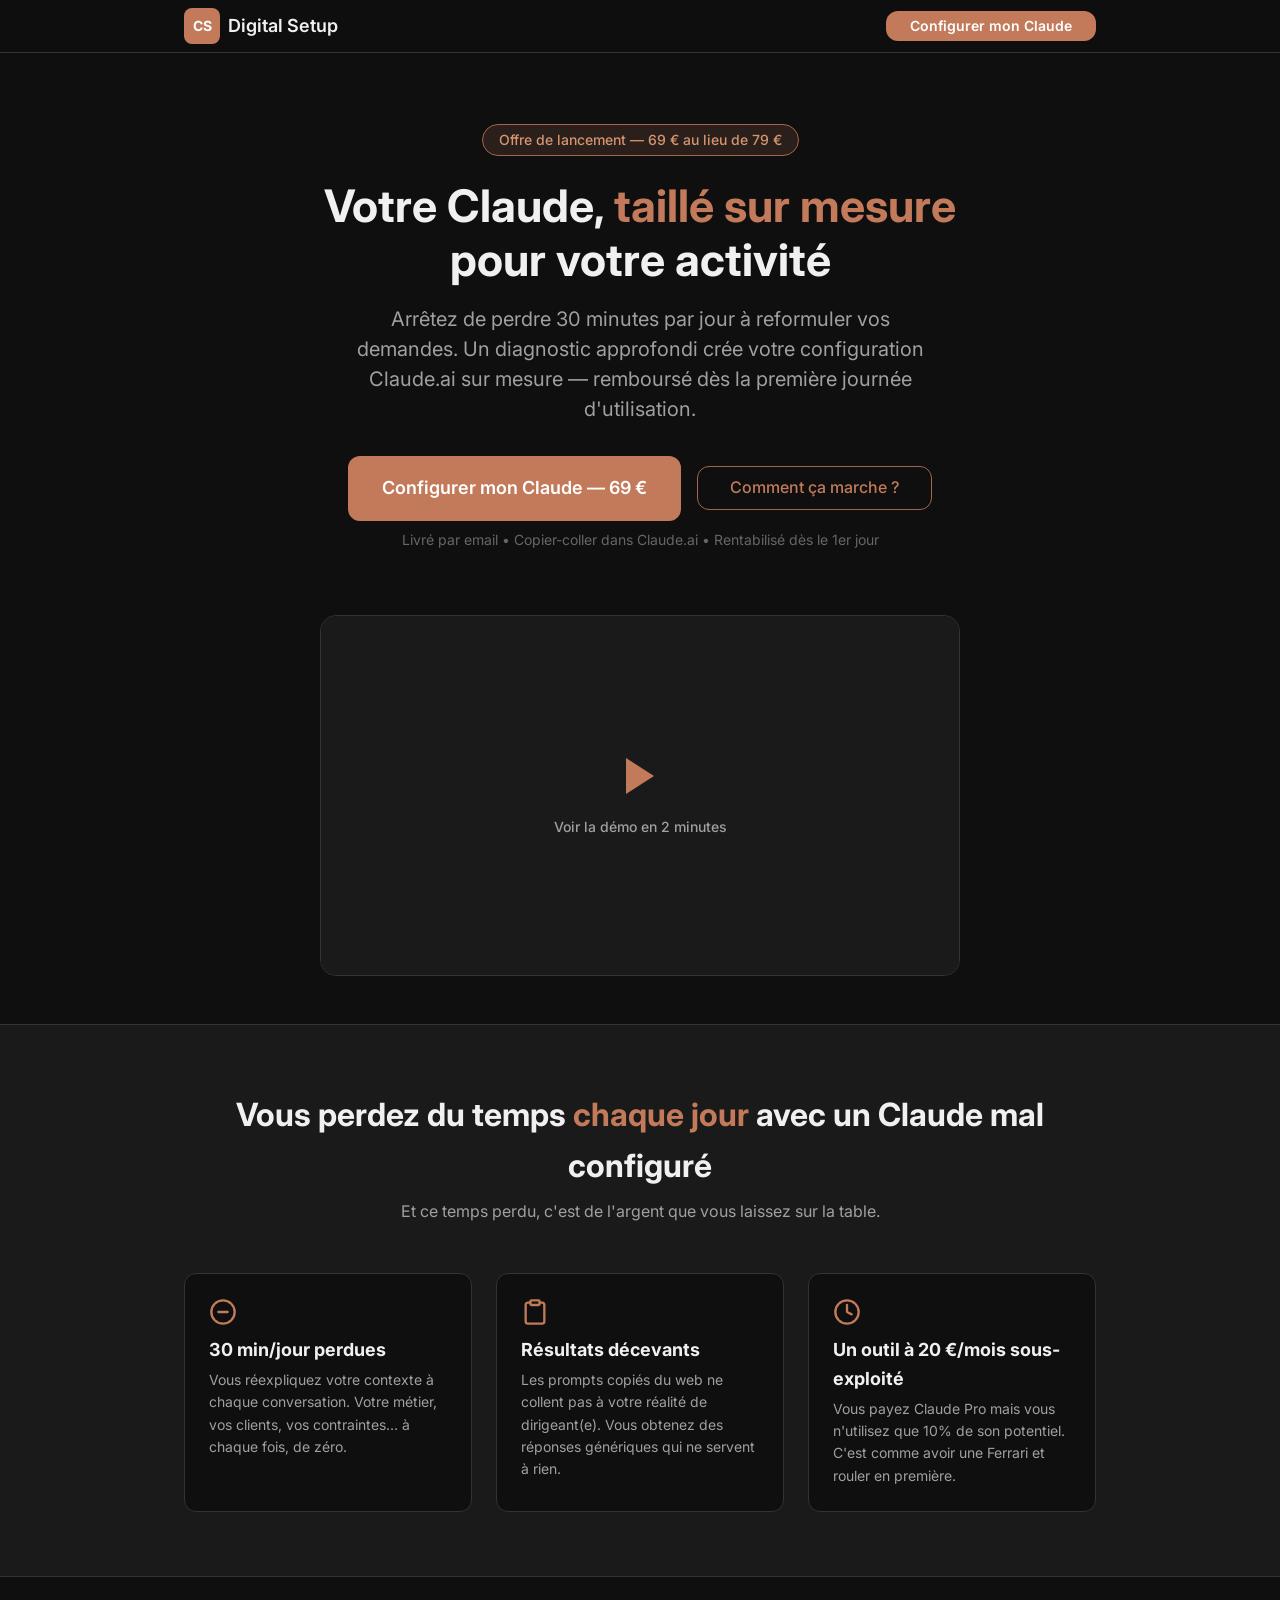
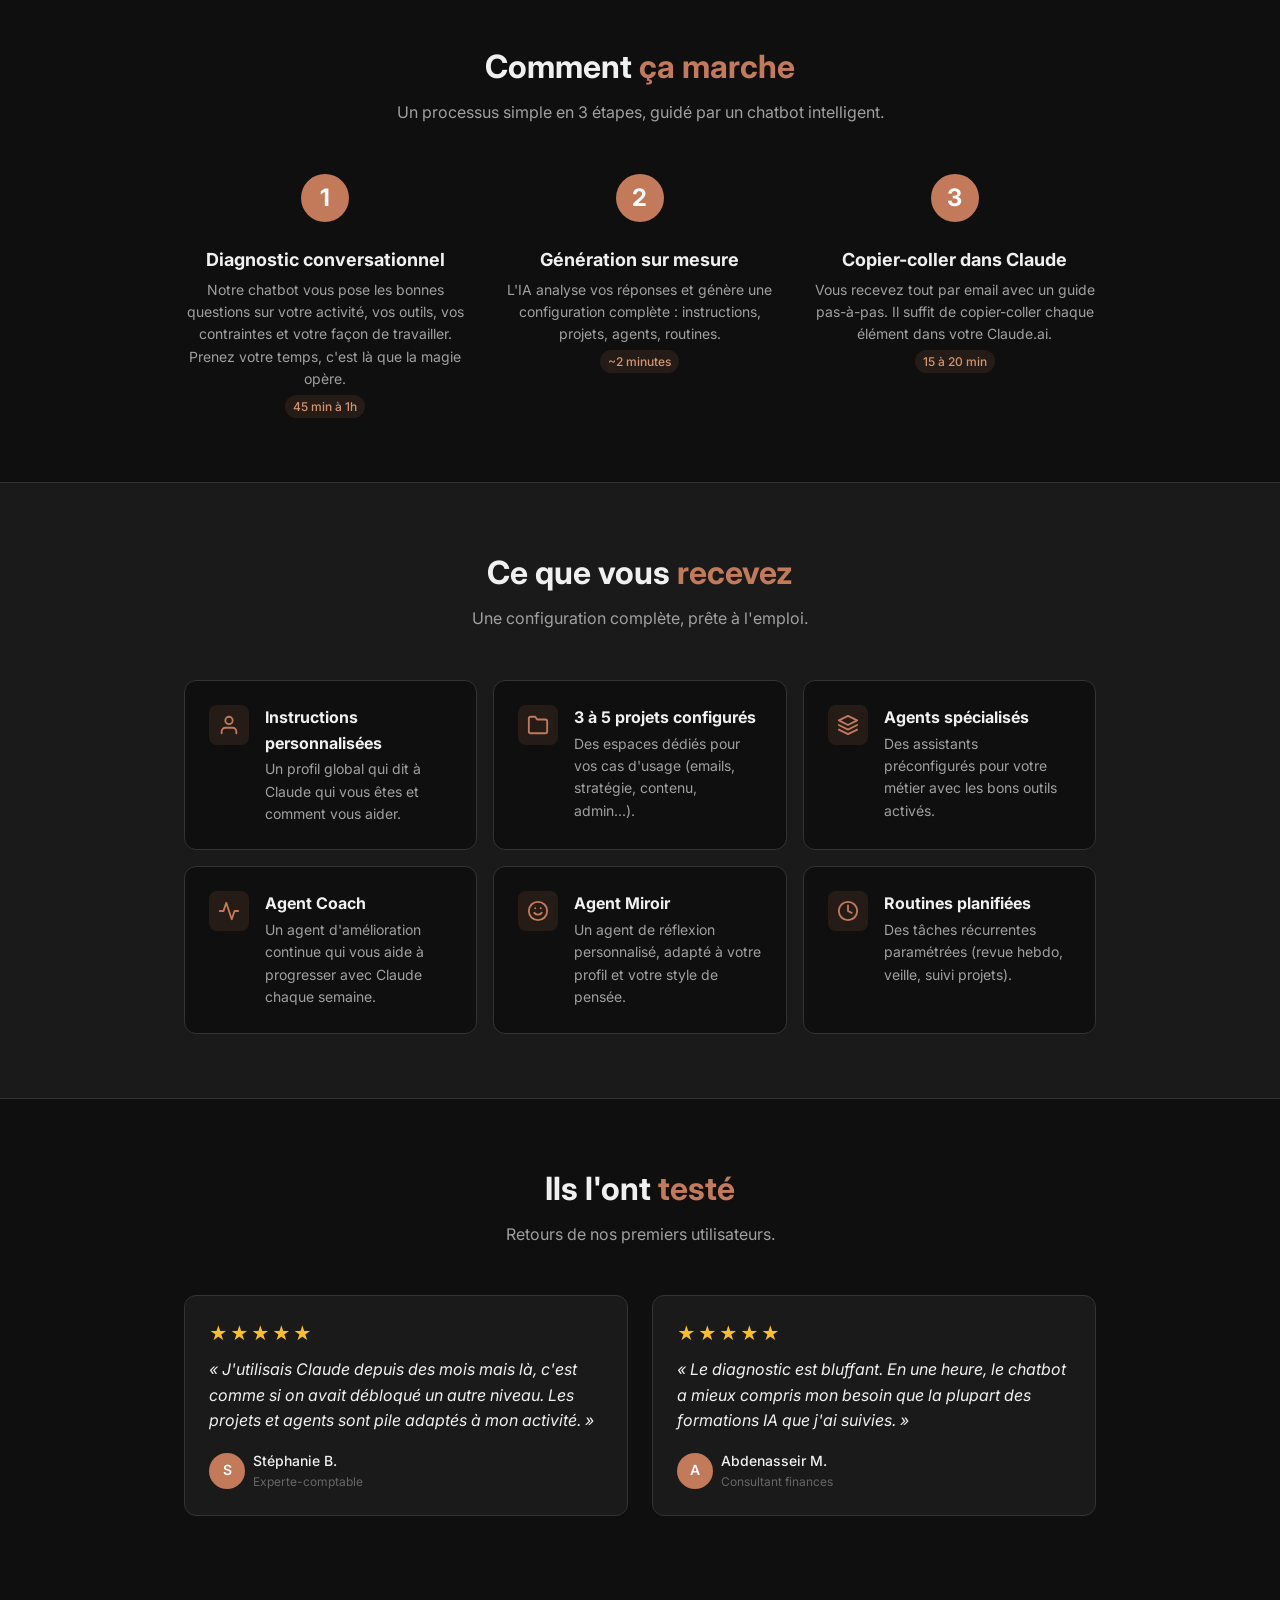
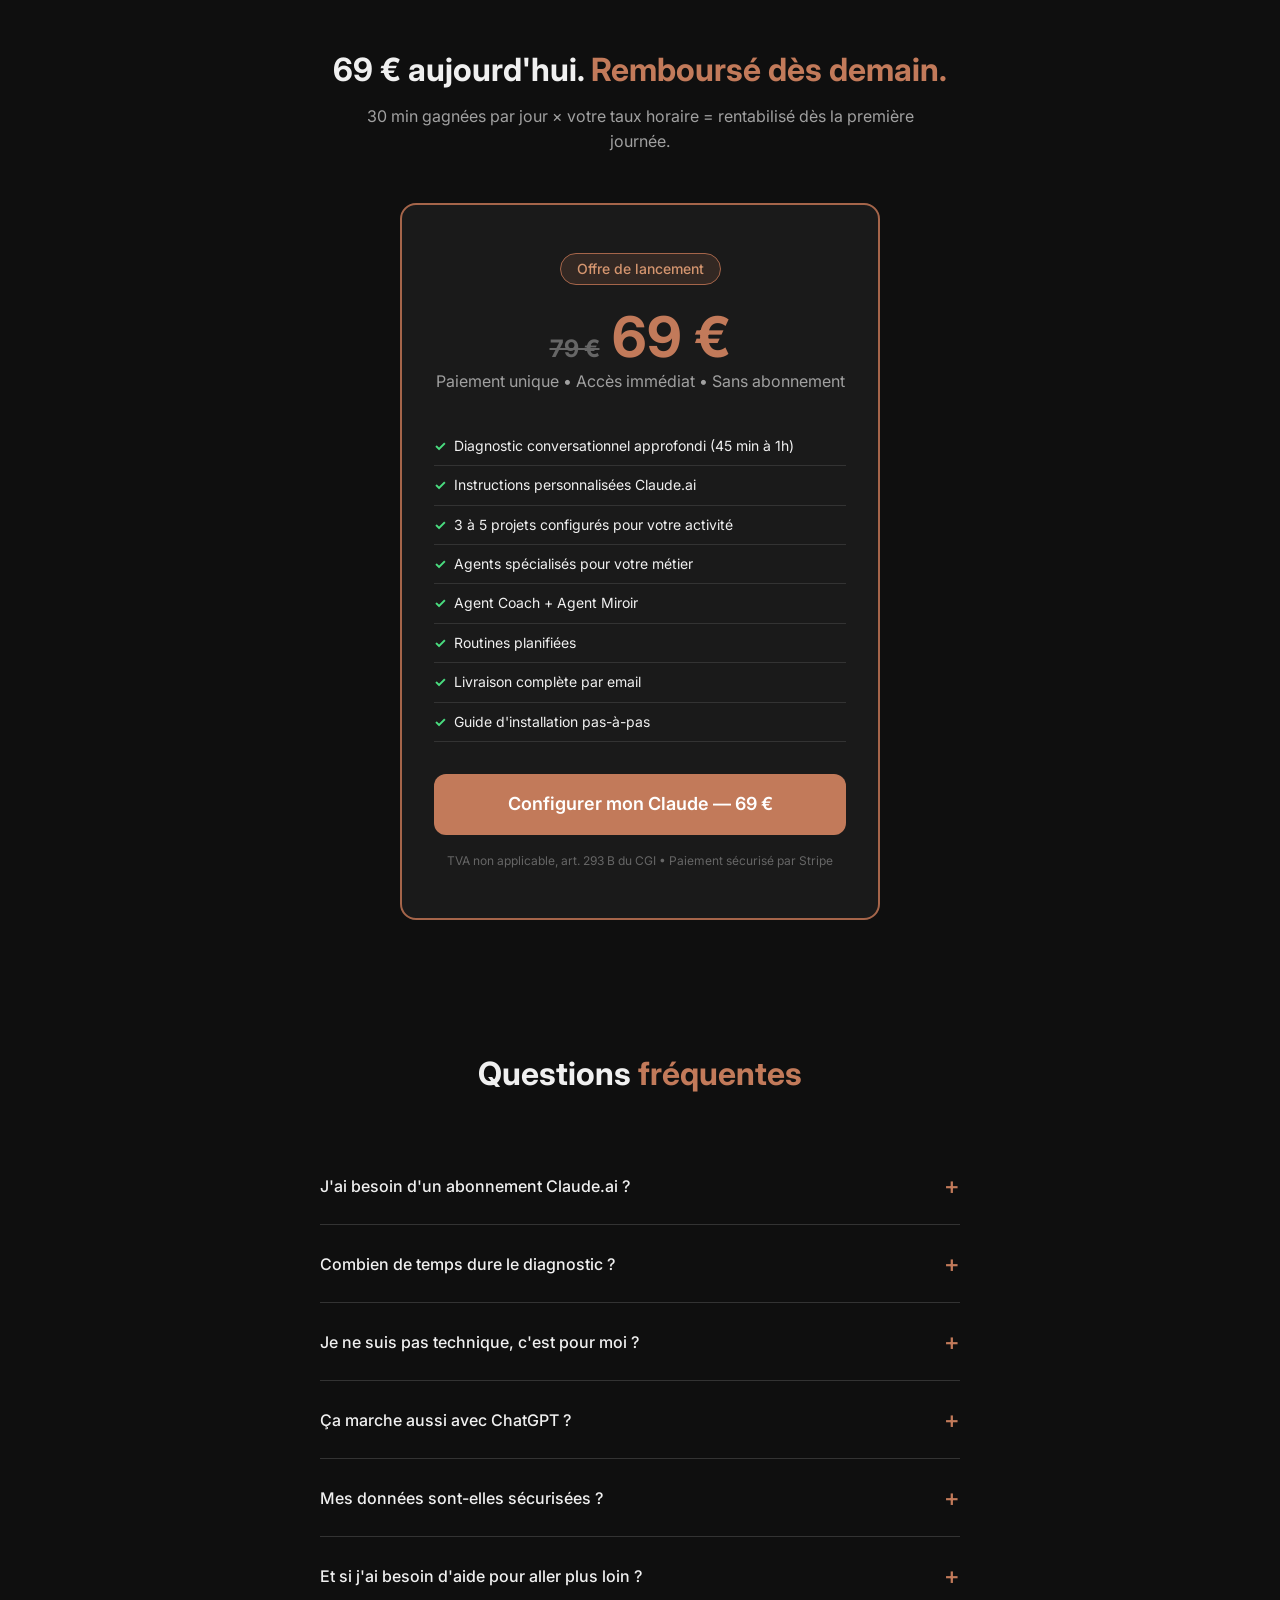
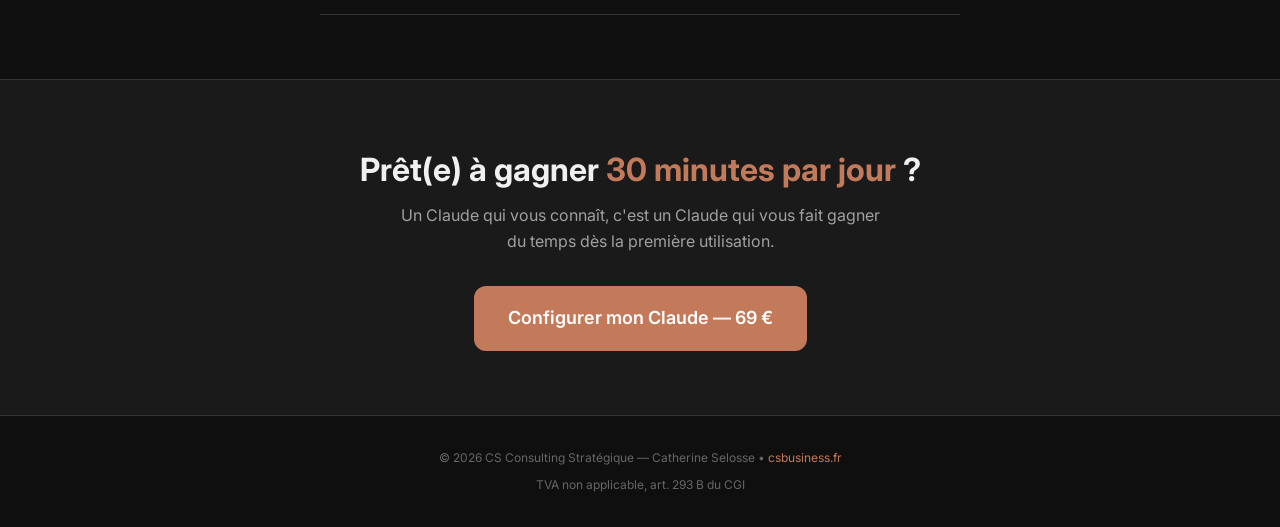
==== index.html @ c2a9206e "Landing page + Stripe checkout + page success - Landing page avec copywriting orienté douleur/ROI (6" ====
<!DOCTYPE html>
<html lang="fr">
<head>
  <meta charset="UTF-8">
  <meta name="viewport" content="width=device-width, initial-scale=1.0">
  <meta name="theme-color" content="#0f0f0f">
  <title>CS Digital Setup — Votre Claude, configur&eacute; pour vous</title>
  <meta name="description" content="Un diagnostic conversationnel qui configure Claude.ai sur mesure pour votre activit&eacute;. Fini le copier-coller de prompts g&eacute;n&eacute;riques.">
  <meta property="og:title" content="CS Digital Setup — Votre Claude, configur&eacute; pour vous">
  <meta property="og:description" content="Un diagnostic conversationnel qui cr&eacute;e votre configuration Claude.ai personnalis&eacute;e, adapt&eacute;e &agrave; votre m&eacute;tier et votre fa&ccedil;on de travailler.">
  <meta property="og:type" content="website">
  <meta property="og:url" content="https://setup.csbusiness.fr">
  <link rel="preconnect" href="https://fonts.googleapis.com">
  <link rel="preconnect" href="https://fonts.gstatic.com" crossorigin>
  <link href="https://fonts.googleapis.com/css2?family=Inter:wght@400;500;600;700&display=swap" rel="stylesheet">
  <link rel="stylesheet" href="css/variables.css">
  <link rel="stylesheet" href="css/landing.css">
</head>
<body>

  <!-- Navigation -->
  <nav class="nav">
    <div class="container">
      <a href="#" class="nav-brand">
        <div class="nav-logo">CS</div>
        <div class="nav-name">Digital Setup</div>
      </a>
      <a href="#pricing" class="nav-cta">Configurer mon Claude</a>
    </div>
  </nav>

  <!-- Hero -->
  <section class="hero">
    <div class="container">
      <div class="hero-badge">Offre de lancement — 69 &euro; au lieu de 79 &euro;</div>
      <h1>Votre Claude, <span>taill&eacute; sur mesure</span><br>pour votre activit&eacute;</h1>
      <p class="hero-subtitle">
        Arr&ecirc;tez de perdre 30 minutes par jour &agrave; reformuler vos demandes.
        Un diagnostic approfondi cr&eacute;e votre configuration Claude.ai sur mesure &mdash; rembours&eacute; d&egrave;s la premi&egrave;re journ&eacute;e d'utilisation.
      </p>
      <div class="hero-cta-group">
        <a href="#pricing" class="btn-primary">Configurer mon Claude — 69 &euro;</a>
        <a href="#how" class="btn-secondary">Comment &ccedil;a marche ?</a>
      </div>
      <p class="hero-reassurance">Livr&eacute; par email &bull; Copier-coller dans Claude.ai &bull; Rentabilis&eacute; d&egrave;s le 1er jour</p>
    </div>
  </section>

  <!-- Vid&eacute;o d&eacute;mo -->
  <section class="demo-video" id="demo">
    <div class="container">
      <div class="video-wrapper">
        <!-- Remplacer le src par l'URL Loom ou YouTube de la d&eacute;mo -->
        <div class="video-placeholder" id="video-placeholder">
          <svg width="48" height="48" viewBox="0 0 24 24" fill="var(--terracotta)" stroke="none"><polygon points="5 3 19 12 5 21 5 3"/></svg>
          <p>Voir la d&eacute;mo en 2 minutes</p>
        </div>
      </div>
    </div>
  </section>

  <!-- Probl&egrave;me -->
  <section class="problem">
    <div class="container">
      <div class="section-title">
        <h2>Vous perdez du temps <span>chaque jour</span> avec un Claude mal configur&eacute;</h2>
        <p>Et ce temps perdu, c'est de l'argent que vous laissez sur la table.</p>
      </div>
      <div class="problem-grid">
        <div class="problem-card">
          <div class="problem-icon">
            <svg width="28" height="28" viewBox="0 0 24 24" fill="none" stroke="var(--terracotta)" stroke-width="2" stroke-linecap="round" stroke-linejoin="round"><circle cx="12" cy="12" r="10"/><line x1="8" y1="12" x2="16" y2="12"/></svg>
          </div>
          <h3>30 min/jour perdues</h3>
          <p>Vous r&eacute;expliquez votre contexte &agrave; chaque conversation. Votre m&eacute;tier, vos clients, vos contraintes&hellip; &agrave; chaque fois, de z&eacute;ro.</p>
        </div>
        <div class="problem-card">
          <div class="problem-icon">
            <svg width="28" height="28" viewBox="0 0 24 24" fill="none" stroke="var(--terracotta)" stroke-width="2" stroke-linecap="round" stroke-linejoin="round"><path d="M16 4h2a2 2 0 0 1 2 2v14a2 2 0 0 1-2 2H6a2 2 0 0 1-2-2V6a2 2 0 0 1 2-2h2"/><rect x="8" y="2" width="8" height="4" rx="1" ry="1"/></svg>
          </div>
          <h3>R&eacute;sultats d&eacute;cevants</h3>
          <p>Les prompts copi&eacute;s du web ne collent pas &agrave; votre r&eacute;alit&eacute; de dirigeant(e). Vous obtenez des r&eacute;ponses g&eacute;n&eacute;riques qui ne servent &agrave; rien.</p>
        </div>
        <div class="problem-card">
          <div class="problem-icon">
            <svg width="28" height="28" viewBox="0 0 24 24" fill="none" stroke="var(--terracotta)" stroke-width="2" stroke-linecap="round" stroke-linejoin="round"><circle cx="12" cy="12" r="10"/><path d="M12 6v6l4 2"/></svg>
          </div>
          <h3>Un outil &agrave; 20 &euro;/mois sous-exploit&eacute;</h3>
          <p>Vous payez Claude Pro mais vous n'utilisez que 10% de son potentiel. C'est comme avoir une Ferrari et rouler en premi&egrave;re.</p>
        </div>
      </div>
    </div>
  </section>

  <!-- Comment &ccedil;a marche -->
  <section id="how">
    <div class="container">
      <div class="section-title">
        <h2>Comment <span>&ccedil;a marche</span></h2>
        <p>Un processus simple en 3 &eacute;tapes, guid&eacute; par un chatbot intelligent.</p>
      </div>
      <div class="steps-grid">
        <div class="step-card">
          <div class="step-number">1</div>
          <div class="step-content">
            <h3>Diagnostic conversationnel</h3>
            <p>Notre chatbot vous pose les bonnes questions sur votre activit&eacute;, vos outils, vos contraintes et votre fa&ccedil;on de travailler. Prenez votre temps, c'est l&agrave; que la magie op&egrave;re.</p>
            <span class="step-duration">45 min &agrave; 1h</span>
          </div>
        </div>
        <div class="step-card">
          <div class="step-number">2</div>
          <div class="step-content">
            <h3>G&eacute;n&eacute;ration sur mesure</h3>
            <p>L'IA analyse vos r&eacute;ponses et g&eacute;n&egrave;re une configuration compl&egrave;te : instructions, projets, agents, routines.</p>
            <span class="step-duration">~2 minutes</span>
          </div>
        </div>
        <div class="step-card">
          <div class="step-number">3</div>
          <div class="step-content">
            <h3>Copier-coller dans Claude</h3>
            <p>Vous recevez tout par email avec un guide pas-&agrave;-pas. Il suffit de copier-coller chaque &eacute;l&eacute;ment dans votre Claude.ai.</p>
            <span class="step-duration">15 &agrave; 20 min</span>
          </div>
        </div>
      </div>
    </div>
  </section>

  <!-- Livrables -->
  <section class="deliverables">
    <div class="container">
      <div class="section-title">
        <h2>Ce que vous <span>recevez</span></h2>
        <p>Une configuration compl&egrave;te, pr&ecirc;te &agrave; l'emploi.</p>
      </div>
      <div class="deliverables-grid">
        <div class="deliverable-card">
          <div class="deliverable-icon">
            <svg width="22" height="22" viewBox="0 0 24 24" fill="none" stroke="var(--terracotta)" stroke-width="2" stroke-linecap="round" stroke-linejoin="round"><path d="M20 21v-2a4 4 0 0 0-4-4H8a4 4 0 0 0-4 4v2"/><circle cx="12" cy="7" r="4"/></svg>
          </div>
          <div class="deliverable-text">
            <h3>Instructions personnalis&eacute;es</h3>
            <p>Un profil global qui dit &agrave; Claude qui vous &ecirc;tes et comment vous aider.</p>
          </div>
        </div>
        <div class="deliverable-card">
          <div class="deliverable-icon">
            <svg width="22" height="22" viewBox="0 0 24 24" fill="none" stroke="var(--terracotta)" stroke-width="2" stroke-linecap="round" stroke-linejoin="round"><path d="M22 19a2 2 0 0 1-2 2H4a2 2 0 0 1-2-2V5a2 2 0 0 1 2-2h5l2 3h9a2 2 0 0 1 2 2z"/></svg>
          </div>
          <div class="deliverable-text">
            <h3>3 &agrave; 5 projets configur&eacute;s</h3>
            <p>Des espaces d&eacute;di&eacute;s pour vos cas d'usage (emails, strat&eacute;gie, contenu, admin...).</p>
          </div>
        </div>
        <div class="deliverable-card">
          <div class="deliverable-icon">
            <svg width="22" height="22" viewBox="0 0 24 24" fill="none" stroke="var(--terracotta)" stroke-width="2" stroke-linecap="round" stroke-linejoin="round"><path d="M12 2L2 7l10 5 10-5-10-5z"/><path d="M2 17l10 5 10-5"/><path d="M2 12l10 5 10-5"/></svg>
          </div>
          <div class="deliverable-text">
            <h3>Agents sp&eacute;cialis&eacute;s</h3>
            <p>Des assistants pr&eacute;configur&eacute;s pour votre m&eacute;tier avec les bons outils activ&eacute;s.</p>
          </div>
        </div>
        <div class="deliverable-card">
          <div class="deliverable-icon">
            <svg width="22" height="22" viewBox="0 0 24 24" fill="none" stroke="var(--terracotta)" stroke-width="2" stroke-linecap="round" stroke-linejoin="round"><path d="M22 12h-4l-3 9L9 3l-3 9H2"/></svg>
          </div>
          <div class="deliverable-text">
            <h3>Agent Coach</h3>
            <p>Un agent d'am&eacute;lioration continue qui vous aide &agrave; progresser avec Claude chaque semaine.</p>
          </div>
        </div>
        <div class="deliverable-card">
          <div class="deliverable-icon">
            <svg width="22" height="22" viewBox="0 0 24 24" fill="none" stroke="var(--terracotta)" stroke-width="2" stroke-linecap="round" stroke-linejoin="round"><circle cx="12" cy="12" r="10"/><path d="M8 14s1.5 2 4 2 4-2 4-2"/><line x1="9" y1="9" x2="9.01" y2="9"/><line x1="15" y1="9" x2="15.01" y2="9"/></svg>
          </div>
          <div class="deliverable-text">
            <h3>Agent Miroir</h3>
            <p>Un agent de r&eacute;flexion personnalis&eacute;, adapt&eacute; &agrave; votre profil et votre style de pens&eacute;e.</p>
          </div>
        </div>
        <div class="deliverable-card">
          <div class="deliverable-icon">
            <svg width="22" height="22" viewBox="0 0 24 24" fill="none" stroke="var(--terracotta)" stroke-width="2" stroke-linecap="round" stroke-linejoin="round"><circle cx="12" cy="12" r="10"/><polyline points="12 6 12 12 16 14"/></svg>
          </div>
          <div class="deliverable-text">
            <h3>Routines planifi&eacute;es</h3>
            <p>Des t&acirc;ches r&eacute;currentes param&eacute;tr&eacute;es (revue hebdo, veille, suivi projets).</p>
          </div>
        </div>
      </div>
    </div>
  </section>

  <!-- T&eacute;moignages -->
  <section id="testimonials">
    <div class="container">
      <div class="section-title">
        <h2>Ils l'ont <span>test&eacute;</span></h2>
        <p>Retours de nos premiers utilisateurs.</p>
      </div>
      <div class="testimonials-grid">
        <div class="testimonial-card">
          <div class="testimonial-stars">&starf;&starf;&starf;&starf;&starf;</div>
          <blockquote>&laquo; J'utilisais Claude depuis des mois mais l&agrave;, c'est comme si on avait d&eacute;bloqu&eacute; un autre niveau. Les projets et agents sont pile adapt&eacute;s &agrave; mon activit&eacute;. &raquo;</blockquote>
          <div class="testimonial-author">
            <div class="testimonial-avatar">S</div>
            <div>
              <div class="testimonial-name">St&eacute;phanie B.</div>
              <div class="testimonial-role">Experte-comptable</div>
            </div>
          </div>
        </div>
        <div class="testimonial-card">
          <div class="testimonial-stars">&starf;&starf;&starf;&starf;&starf;</div>
          <blockquote>&laquo; Le diagnostic est bluffant. En une heure, le chatbot a mieux compris mon besoin que la plupart des formations IA que j'ai suivies. &raquo;</blockquote>
          <div class="testimonial-author">
            <div class="testimonial-avatar">A</div>
            <div>
              <div class="testimonial-name">Abdenasseir M.</div>
              <div class="testimonial-role">Consultant finances</div>
            </div>
          </div>
        </div>
      </div>
    </div>
  </section>

  <!-- Pricing -->
  <section id="pricing">
    <div class="container">
      <div class="section-title">
        <h2>69 &euro; aujourd'hui. <span>Rembours&eacute; d&egrave;s demain.</span></h2>
        <p>30 min gagn&eacute;es par jour &times; votre taux horaire = rentabilis&eacute; d&egrave;s la premi&egrave;re journ&eacute;e.</p>
      </div>
      <div class="pricing-card">
        <div class="hero-badge" style="margin-bottom: 1.5rem;">Offre de lancement</div>
        <div class="pricing-amount"><s style="font-size: 1.5rem; color: var(--text-muted);">79 &euro;</s> 69 &euro;</div>
        <p class="pricing-desc">Paiement unique &bull; Acc&egrave;s imm&eacute;diat &bull; Sans abonnement</p>
        <ul class="pricing-features">
          <li>Diagnostic conversationnel approfondi (45 min &agrave; 1h)</li>
          <li>Instructions personnalis&eacute;es Claude.ai</li>
          <li>3 &agrave; 5 projets configur&eacute;s pour votre activit&eacute;</li>
          <li>Agents sp&eacute;cialis&eacute;s pour votre m&eacute;tier</li>
          <li>Agent Coach + Agent Miroir</li>
          <li>Routines planifi&eacute;es</li>
          <li>Livraison compl&egrave;te par email</li>
          <li>Guide d'installation pas-&agrave;-pas</li>
        </ul>
        <a href="#" id="buy-btn" class="pricing-cta">Configurer mon Claude — 69 &euro;</a>
        <p class="pricing-guarantee">TVA non applicable, art. 293 B du CGI &bull; Paiement s&eacute;curis&eacute; par Stripe</p>
      </div>
    </div>
  </section>

  <!-- FAQ -->
  <section id="faq">
    <div class="container">
      <div class="section-title">
        <h2>Questions <span>fr&eacute;quentes</span></h2>
      </div>
      <div class="faq-list">
        <div class="faq-item">
          <button class="faq-question">J'ai besoin d'un abonnement Claude.ai ?</button>
          <div class="faq-answer">
            <p>Oui, CS Digital Setup g&eacute;n&egrave;re une configuration pour Claude.ai (gratuit ou Pro). Vous aurez besoin d'un compte Claude.ai pour utiliser votre configuration. Le plan gratuit suffit pour commencer.</p>
          </div>
        </div>
        <div class="faq-item">
          <button class="faq-question">Combien de temps dure le diagnostic ?</button>
          <div class="faq-answer">
            <p>Comptez entre 45 minutes et 1 heure pour le diagnostic. C'est un vrai &eacute;change approfondi &mdash; plus vous donnez de contexte, plus votre configuration sera pr&eacute;cise. Vous pouvez interrompre et reprendre plus tard, votre progression est sauvegard&eacute;e.</p>
          </div>
        </div>
        <div class="faq-item">
          <button class="faq-question">Je ne suis pas technique, c'est pour moi ?</button>
          <div class="faq-answer">
            <p>Absolument. CS Digital Setup est con&ccedil;u pour les dirigeant(e)s de TPE, pas pour les d&eacute;veloppeurs. Le diagnostic est conversationnel (vous r&eacute;pondez comme &agrave; un coll&egrave;gue) et le guide d'installation est en copier-coller.</p>
          </div>
        </div>
        <div class="faq-item">
          <button class="faq-question">&Ccedil;a marche aussi avec ChatGPT ?</button>
          <div class="faq-answer">
            <p>La configuration est optimis&eacute;e pour Claude.ai d'Anthropic. Certains &eacute;l&eacute;ments (les instructions personnalis&eacute;es notamment) peuvent &ecirc;tre adapt&eacute;s &agrave; d'autres IA, mais le meilleur r&eacute;sultat sera avec Claude.</p>
          </div>
        </div>
        <div class="faq-item">
          <button class="faq-question">Mes donn&eacute;es sont-elles s&eacute;curis&eacute;es ?</button>
          <div class="faq-answer">
            <p>Vos donn&eacute;es de diagnostic sont automatiquement supprim&eacute;es apr&egrave;s 30 jours. Elles ne sont utilis&eacute;es que pour g&eacute;n&eacute;rer votre configuration et ne sont jamais partag&eacute;es avec des tiers.</p>
          </div>
        </div>
        <div class="faq-item">
          <button class="faq-question">Et si j'ai besoin d'aide pour aller plus loin ?</button>
          <div class="faq-answer">
            <p>CS Digital Setup est la premi&egrave;re &eacute;tape. Si vous souhaitez un accompagnement complet pour int&eacute;grer l'IA dans votre activit&eacute; (automatisations, strat&eacute;gie, formation), Catherine propose des programmes d'accompagnement sur mesure. <a href="https://csbusiness.fr" style="color: var(--terracotta);">D&eacute;couvrir les accompagnements</a></p>
          </div>
        </div>
      </div>
    </div>
  </section>

  <!-- CTA final -->
  <section class="final-cta">
    <div class="container">
      <h2>Pr&ecirc;t(e) &agrave; gagner <span>30 minutes par jour</span> ?</h2>
      <p>Un Claude qui vous conna&icirc;t, c'est un Claude qui vous fait gagner du temps d&egrave;s la premi&egrave;re utilisation.</p>
      <a href="#pricing" class="btn-primary">Configurer mon Claude — 69 &euro;</a>
    </div>
  </section>

  <!-- Footer -->
  <footer class="footer">
    <div class="container">
      <p>&copy; 2026 CS Consulting Strat&eacute;gique &mdash; Catherine Selosse &bull; <a href="https://csbusiness.fr">csbusiness.fr</a></p>
      <p style="margin-top: 0.5rem;">TVA non applicable, art. 293 B du CGI</p>
    </div>
  </footer>

  <script>
    // FAQ toggle
    document.querySelectorAll('.faq-question').forEach(function(btn) {
      btn.addEventListener('click', function() {
        var item = this.parentElement;
        var isOpen = item.classList.contains('open');
        document.querySelectorAll('.faq-item.open').forEach(function(el) {
          el.classList.remove('open');
        });
        if (!isOpen) {
          item.classList.add('open');
        }
      });
    });

    // Stripe Checkout
    var SUPABASE_URL = 'https://ptksijwyvecufcvcpntp.supabase.co';

    document.querySelectorAll('#buy-btn, .nav-cta, .btn-primary').forEach(function(btn) {
      btn.addEventListener('click', function(e) {
        if (this.getAttribute('href') === '#pricing' || this.getAttribute('href') === '#how') return;
        e.preventDefault();
        this.textContent = 'Redirection...';
        this.style.pointerEvents = 'none';

        fetch(SUPABASE_URL + '/functions/v1/create-checkout', {
          method: 'POST',
          headers: { 'Content-Type': 'application/json' },
          body: JSON.stringify({})
        })
        .then(function(r) { return r.json(); })
        .then(function(data) {
          if (data.url) {
            window.location.href = data.url;
          } else {
            alert('Erreur : ' + (data.error || 'Veuillez r\u00e9essayer.'));
            location.reload();
          }
        })
        .catch(function() {
          alert('Erreur de connexion. Veuillez r\u00e9essayer.');
          location.reload();
        });
      });
    });
  </script>

</body>
</html>
---- css/variables.css ----
:root {
  /* Couleurs principales */
  --terracotta: #C27A5A;
  --terracotta-light: #d4956f;
  --terracotta-dark: #a5654a;
  --bg-dark: #0f0f0f;
  --bg-card: #1a1a1a;
  --bg-card-hover: #222222;
  --bg-input: #2a2a2a;
  --border: #333333;
  --border-light: #444444;

  /* Texte */
  --text-primary: #f0f0f0;
  --text-secondary: #a0a0a0;
  --text-muted: #666666;

  /* Statuts */
  --success: #4ade80;
  --success-bg: rgba(74, 222, 128, 0.1);
  --warning: #fbbf24;
  --warning-bg: rgba(251, 191, 36, 0.1);
  --danger: #f87171;
  --danger-bg: rgba(248, 113, 113, 0.1);
  --info: #60a5fa;
  --info-bg: rgba(96, 165, 250, 0.1);

  /* Espacements */
  --space-xs: 0.25rem;
  --space-sm: 0.5rem;
  --space-md: 1rem;
  --space-lg: 1.5rem;
  --space-xl: 2rem;
  --space-2xl: 3rem;

  /* Typographie */
  --font-family: 'Inter', -apple-system, BlinkMacSystemFont, 'Segoe UI', sans-serif;
  --font-size-xs: 0.75rem;
  --font-size-sm: 0.875rem;
  --font-size-base: 1rem;
  --font-size-lg: 1.125rem;
  --font-size-xl: 1.5rem;
  --font-size-2xl: 2rem;

  /* Bordures */
  --radius-sm: 0.375rem;
  --radius-md: 0.5rem;
  --radius-lg: 0.75rem;
  --radius-xl: 1rem;

  /* Ombres */
  --shadow-sm: 0 1px 2px rgba(0, 0, 0, 0.3);
  --shadow-md: 0 4px 6px rgba(0, 0, 0, 0.3);
  --shadow-lg: 0 10px 15px rgba(0, 0, 0, 0.4);

  /* Transitions */
  --transition-fast: 150ms ease;
  --transition-base: 250ms ease;
}
---- css/landing.css ----
/* ==============================
   CS Digital Setup — Landing Page
   Mobile-first, charte CS Consulting
   ============================== */

* {
  margin: 0;
  padding: 0;
  box-sizing: border-box;
}

html {
  scroll-behavior: smooth;
}

body {
  background: var(--bg-dark);
  color: var(--text-primary);
  font-family: var(--font-family);
  font-size: var(--font-size-base);
  line-height: 1.6;
  overflow-x: hidden;
}

/* ---- Layout ---- */
.container {
  max-width: 960px;
  margin: 0 auto;
  padding: 0 var(--space-lg);
}

section {
  padding: var(--space-2xl) 0;
}

/* ---- Navigation ---- */
.nav {
  position: fixed;
  top: 0;
  left: 0;
  right: 0;
  z-index: 100;
  background: rgba(15, 15, 15, 0.92);
  backdrop-filter: blur(12px);
  -webkit-backdrop-filter: blur(12px);
  border-bottom: 1px solid var(--border);
  padding: var(--space-sm) 0;
}

.nav .container {
  display: flex;
  align-items: center;
  justify-content: space-between;
}

.nav-brand {
  display: flex;
  align-items: center;
  gap: var(--space-sm);
  text-decoration: none;
  color: var(--text-primary);
}

.nav-logo {
  width: 36px;
  height: 36px;
  background: var(--terracotta);
  border-radius: var(--radius-md);
  display: flex;
  align-items: center;
  justify-content: center;
  font-weight: 700;
  font-size: var(--font-size-sm);
  color: white;
}

.nav-name {
  font-weight: 600;
  font-size: var(--font-size-lg);
}

.nav-cta {
  background: var(--terracotta);
  color: white;
  text-decoration: none;
  padding: var(--space-xs) var(--space-lg);
  border-radius: var(--radius-lg);
  font-weight: 600;
  font-size: var(--font-size-sm);
  transition: background var(--transition-fast);
}

.nav-cta:hover {
  background: var(--terracotta-light);
}

/* ---- Hero ---- */
.hero {
  padding-top: calc(var(--space-2xl) + 60px);
  padding-bottom: var(--space-2xl);
  text-align: center;
}

.hero-badge {
  display: inline-block;
  background: rgba(194, 122, 90, 0.15);
  border: 1px solid var(--terracotta-dark);
  color: var(--terracotta-light);
  padding: var(--space-xs) var(--space-md);
  border-radius: 999px;
  font-size: var(--font-size-sm);
  font-weight: 500;
  margin-bottom: var(--space-lg);
}

.hero h1 {
  font-size: clamp(1.8rem, 5vw, 2.8rem);
  font-weight: 700;
  line-height: 1.2;
  margin-bottom: var(--space-md);
  color: var(--text-primary);
}

.hero h1 span {
  color: var(--terracotta);
}

.hero-subtitle {
  font-size: clamp(1rem, 2.5vw, 1.25rem);
  color: var(--text-secondary);
  max-width: 600px;
  margin: 0 auto var(--space-xl);
  line-height: 1.5;
}

.hero-cta-group {
  display: flex;
  flex-direction: column;
  align-items: center;
  gap: var(--space-md);
}

.btn-primary {
  display: inline-block;
  background: var(--terracotta);
  color: white;
  text-decoration: none;
  padding: var(--space-md) var(--space-xl);
  border-radius: var(--radius-lg);
  font-weight: 600;
  font-size: var(--font-size-lg);
  transition: all var(--transition-fast);
  border: 2px solid var(--terracotta);
}

.btn-primary:hover {
  background: var(--terracotta-light);
  border-color: var(--terracotta-light);
  transform: translateY(-1px);
}

.btn-secondary {
  display: inline-block;
  background: transparent;
  color: var(--terracotta);
  text-decoration: none;
  padding: var(--space-sm) var(--space-xl);
  border-radius: var(--radius-lg);
  font-weight: 500;
  font-size: var(--font-size-base);
  border: 1px solid var(--terracotta-dark);
  transition: all var(--transition-fast);
}

.btn-secondary:hover {
  background: rgba(194, 122, 90, 0.1);
}

.hero-reassurance {
  color: var(--text-muted);
  font-size: var(--font-size-sm);
  margin-top: var(--space-sm);
}

/* ---- Section titles ---- */
.section-title {
  text-align: center;
  margin-bottom: var(--space-2xl);
}

.section-title h2 {
  font-size: clamp(1.4rem, 3.5vw, 2rem);
  font-weight: 700;
  margin-bottom: var(--space-sm);
}

.section-title h2 span {
  color: var(--terracotta);
}

.section-title p {
  color: var(--text-secondary);
  max-width: 560px;
  margin: 0 auto;
}

/* ---- Vid\u00e9o d\u00e9mo ---- */
.demo-video {
  padding-top: 0;
  padding-bottom: var(--space-2xl);
}

.video-wrapper {
  max-width: 640px;
  margin: 0 auto;
  border-radius: var(--radius-xl);
  overflow: hidden;
  border: 1px solid var(--border);
}

.video-placeholder {
  aspect-ratio: 16 / 9;
  background: var(--bg-card);
  display: flex;
  flex-direction: column;
  align-items: center;
  justify-content: center;
  gap: var(--space-md);
  cursor: pointer;
  transition: background var(--transition-base);
}

.video-placeholder:hover {
  background: var(--bg-card-hover);
}

.video-placeholder p {
  color: var(--text-secondary);
  font-size: var(--font-size-sm);
  font-weight: 500;
}

.video-wrapper iframe {
  width: 100%;
  aspect-ratio: 16 / 9;
  border: none;
}

/* ---- Probl\u00e8me ---- */
.problem {
  background: var(--bg-card);
  border-top: 1px solid var(--border);
  border-bottom: 1px solid var(--border);
}

.problem-grid {
  display: grid;
  grid-template-columns: 1fr;
  gap: var(--space-lg);
}

.problem-card {
  padding: var(--space-lg);
  background: var(--bg-dark);
  border: 1px solid var(--border);
  border-radius: var(--radius-lg);
}

.problem-icon {
  margin-bottom: var(--space-sm);
  line-height: 1;
}

.problem-card h3 {
  font-size: var(--font-size-lg);
  margin-bottom: var(--space-xs);
  color: var(--text-primary);
}

.problem-card p {
  color: var(--text-secondary);
  font-size: var(--font-size-sm);
}

/* ---- Comment \u00e7a marche ---- */
.steps-grid {
  display: grid;
  grid-template-columns: 1fr;
  gap: var(--space-xl);
  counter-reset: step;
}

.step-card {
  display: flex;
  gap: var(--space-lg);
  align-items: flex-start;
}

.step-number {
  width: 48px;
  height: 48px;
  background: var(--terracotta);
  color: white;
  border-radius: 50%;
  display: flex;
  align-items: center;
  justify-content: center;
  font-weight: 700;
  font-size: var(--font-size-xl);
  flex-shrink: 0;
}

.step-content h3 {
  font-size: var(--font-size-lg);
  margin-bottom: var(--space-xs);
}

.step-content p {
  color: var(--text-secondary);
  font-size: var(--font-size-sm);
}

.step-duration {
  display: inline-block;
  background: rgba(194, 122, 90, 0.12);
  color: var(--terracotta-light);
  padding: 2px var(--space-sm);
  border-radius: 999px;
  font-size: var(--font-size-xs);
  font-weight: 500;
  margin-top: var(--space-xs);
}

/* ---- Livrables ---- */
.deliverables {
  background: var(--bg-card);
  border-top: 1px solid var(--border);
  border-bottom: 1px solid var(--border);
}

.deliverables-grid {
  display: grid;
  grid-template-columns: 1fr;
  gap: var(--space-md);
}

.deliverable-card {
  display: flex;
  gap: var(--space-md);
  padding: var(--space-lg);
  background: var(--bg-dark);
  border: 1px solid var(--border);
  border-radius: var(--radius-lg);
  transition: border-color var(--transition-fast);
}

.deliverable-card:hover {
  border-color: var(--terracotta-dark);
}

.deliverable-icon {
  width: 40px;
  height: 40px;
  background: rgba(194, 122, 90, 0.12);
  border-radius: var(--radius-md);
  display: flex;
  align-items: center;
  justify-content: center;
  font-size: 1.2rem;
  flex-shrink: 0;
}

.deliverable-text h3 {
  font-size: var(--font-size-base);
  margin-bottom: 2px;
}

.deliverable-text p {
  color: var(--text-secondary);
  font-size: var(--font-size-sm);
}

/* ---- T\u00e9moignages ---- */
.testimonials-grid {
  display: grid;
  grid-template-columns: 1fr;
  gap: var(--space-lg);
}

.testimonial-card {
  padding: var(--space-lg);
  background: var(--bg-card);
  border: 1px solid var(--border);
  border-radius: var(--radius-lg);
}

.testimonial-stars {
  color: var(--warning);
  margin-bottom: var(--space-sm);
  font-size: var(--font-size-lg);
  letter-spacing: 2px;
}

.testimonial-card blockquote {
  color: var(--text-primary);
  font-size: var(--font-size-base);
  margin-bottom: var(--space-md);
  font-style: italic;
  line-height: 1.6;
}

.testimonial-author {
  display: flex;
  align-items: center;
  gap: var(--space-sm);
}

.testimonial-avatar {
  width: 36px;
  height: 36px;
  background: var(--terracotta);
  border-radius: 50%;
  display: flex;
  align-items: center;
  justify-content: center;
  font-weight: 600;
  color: white;
  font-size: var(--font-size-sm);
}

.testimonial-name {
  font-weight: 500;
  font-size: var(--font-size-sm);
}

.testimonial-role {
  color: var(--text-muted);
  font-size: var(--font-size-xs);
}

/* ---- Pricing ---- */
.pricing-card {
  max-width: 480px;
  margin: 0 auto;
  background: var(--bg-card);
  border: 2px solid var(--terracotta-dark);
  border-radius: var(--radius-xl);
  padding: var(--space-2xl) var(--space-xl);
  text-align: center;
}

.pricing-amount {
  font-size: clamp(2.5rem, 6vw, 3.5rem);
  font-weight: 700;
  color: var(--terracotta);
  line-height: 1;
  margin-bottom: var(--space-xs);
}

.pricing-amount span {
  font-size: var(--font-size-lg);
  font-weight: 400;
  color: var(--text-secondary);
}

.pricing-desc {
  color: var(--text-secondary);
  margin-bottom: var(--space-xl);
}

.pricing-features {
  list-style: none;
  text-align: left;
  margin-bottom: var(--space-xl);
}

.pricing-features li {
  padding: var(--space-sm) 0;
  border-bottom: 1px solid var(--border);
  color: var(--text-primary);
  font-size: var(--font-size-sm);
  display: flex;
  align-items: center;
  gap: var(--space-sm);
}

.pricing-features li::before {
  content: "\2713";
  color: var(--success);
  font-weight: 700;
  flex-shrink: 0;
}

.pricing-cta {
  display: block;
  width: 100%;
  background: var(--terracotta);
  color: white;
  text-decoration: none;
  padding: var(--space-md);
  border-radius: var(--radius-lg);
  font-weight: 600;
  font-size: var(--font-size-lg);
  transition: background var(--transition-fast);
  border: none;
  cursor: pointer;
  font-family: var(--font-family);
}

.pricing-cta:hover {
  background: var(--terracotta-light);
}

.pricing-guarantee {
  color: var(--text-muted);
  font-size: var(--font-size-xs);
  margin-top: var(--space-md);
}

/* ---- FAQ ---- */
.faq-list {
  max-width: 640px;
  margin: 0 auto;
}

.faq-item {
  border-bottom: 1px solid var(--border);
}

.faq-question {
  width: 100%;
  background: none;
  border: none;
  color: var(--text-primary);
  font-family: var(--font-family);
  font-size: var(--font-size-base);
  font-weight: 500;
  text-align: left;
  padding: var(--space-lg) 0;
  cursor: pointer;
  display: flex;
  align-items: center;
  justify-content: space-between;
  gap: var(--space-md);
}

.faq-question::after {
  content: "+";
  font-size: var(--font-size-xl);
  color: var(--terracotta);
  flex-shrink: 0;
  transition: transform var(--transition-base);
}

.faq-item.open .faq-question::after {
  content: "\2212";
}

.faq-answer {
  max-height: 0;
  overflow: hidden;
  transition: max-height 0.3s ease, padding 0.3s ease;
}

.faq-item.open .faq-answer {
  max-height: 300px;
  padding-bottom: var(--space-lg);
}

.faq-answer p {
  color: var(--text-secondary);
  font-size: var(--font-size-sm);
  line-height: 1.7;
}

/* ---- CTA final ---- */
.final-cta {
  text-align: center;
  background: var(--bg-card);
  border-top: 1px solid var(--border);
  border-bottom: 1px solid var(--border);
}

.final-cta h2 {
  font-size: clamp(1.4rem, 3.5vw, 2rem);
  margin-bottom: var(--space-sm);
}

.final-cta h2 span {
  color: var(--terracotta);
}

.final-cta p {
  color: var(--text-secondary);
  margin-bottom: var(--space-xl);
  max-width: 500px;
  margin-left: auto;
  margin-right: auto;
}

/* ---- Footer ---- */
.footer {
  padding: var(--space-xl) 0;
  text-align: center;
  color: var(--text-muted);
  font-size: var(--font-size-xs);
}

.footer a {
  color: var(--terracotta);
  text-decoration: none;
}

.footer a:hover {
  text-decoration: underline;
}

/* ---- Responsive ---- */
@media (min-width: 640px) {
  .problem-grid {
    grid-template-columns: 1fr 1fr;
  }

  .deliverables-grid {
    grid-template-columns: 1fr 1fr;
  }

  .testimonials-grid {
    grid-template-columns: 1fr 1fr;
  }

  .hero-cta-group {
    flex-direction: row;
    justify-content: center;
  }
}

@media (min-width: 900px) {
  section {
    padding: 4rem 0;
  }

  .hero {
    padding-top: calc(4rem + 60px);
    padding-bottom: 4rem;
  }

  .problem-grid {
    grid-template-columns: repeat(3, 1fr);
  }

  .steps-grid {
    grid-template-columns: repeat(3, 1fr);
  }

  .step-card {
    flex-direction: column;
    text-align: center;
    align-items: center;
  }

  .deliverables-grid {
    grid-template-columns: repeat(3, 1fr);
  }
}
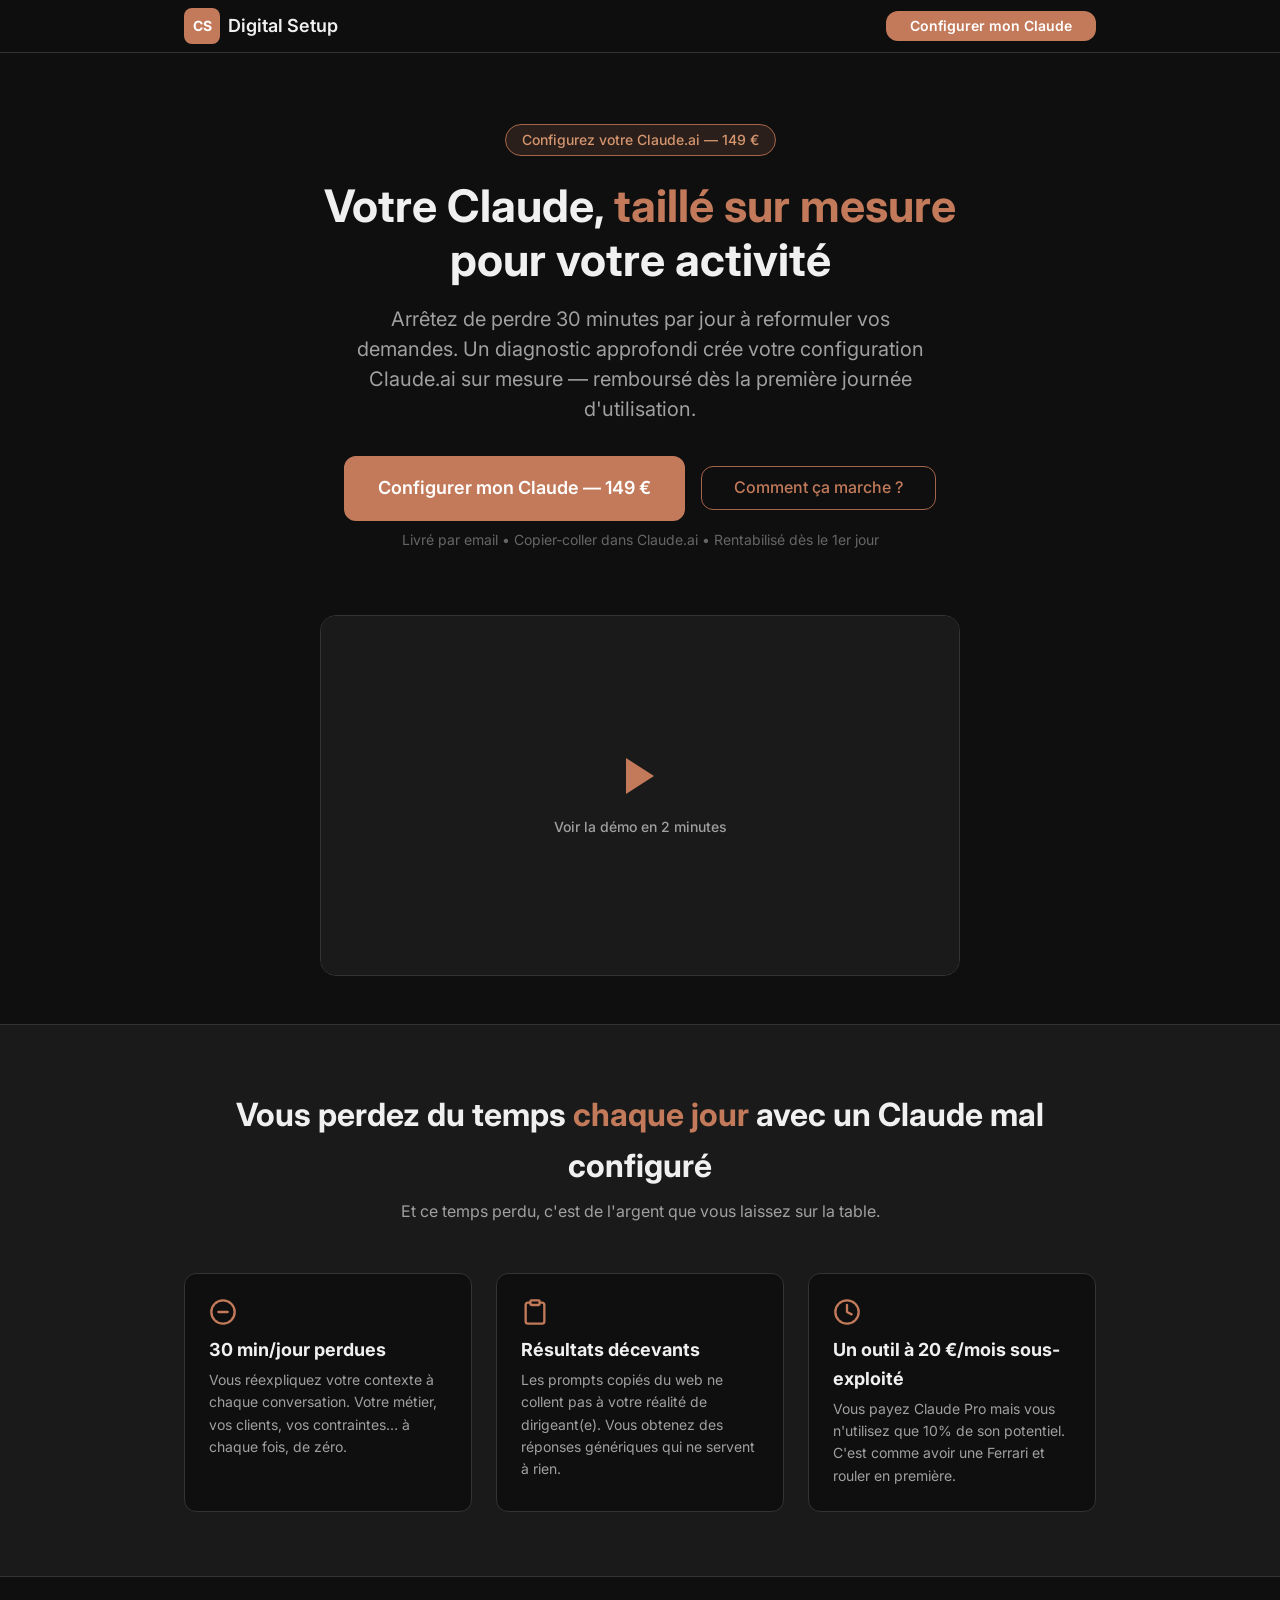
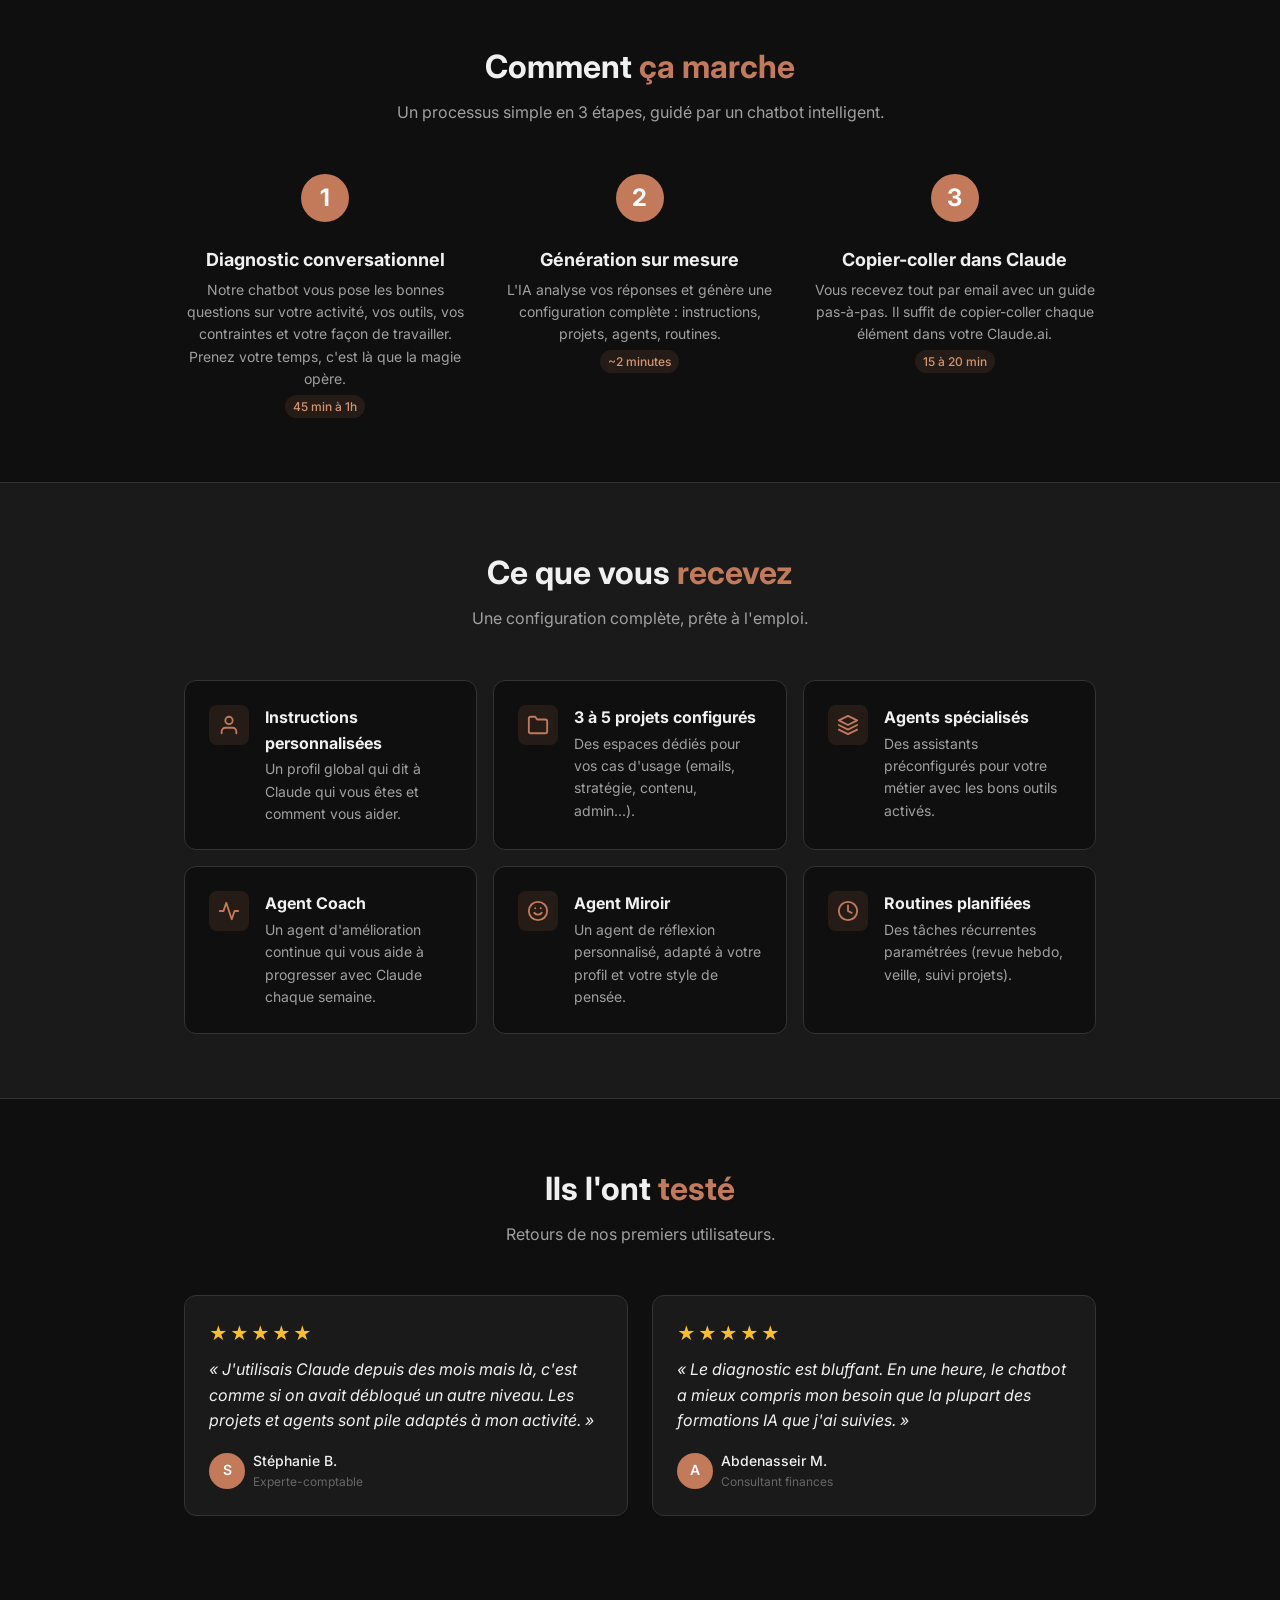
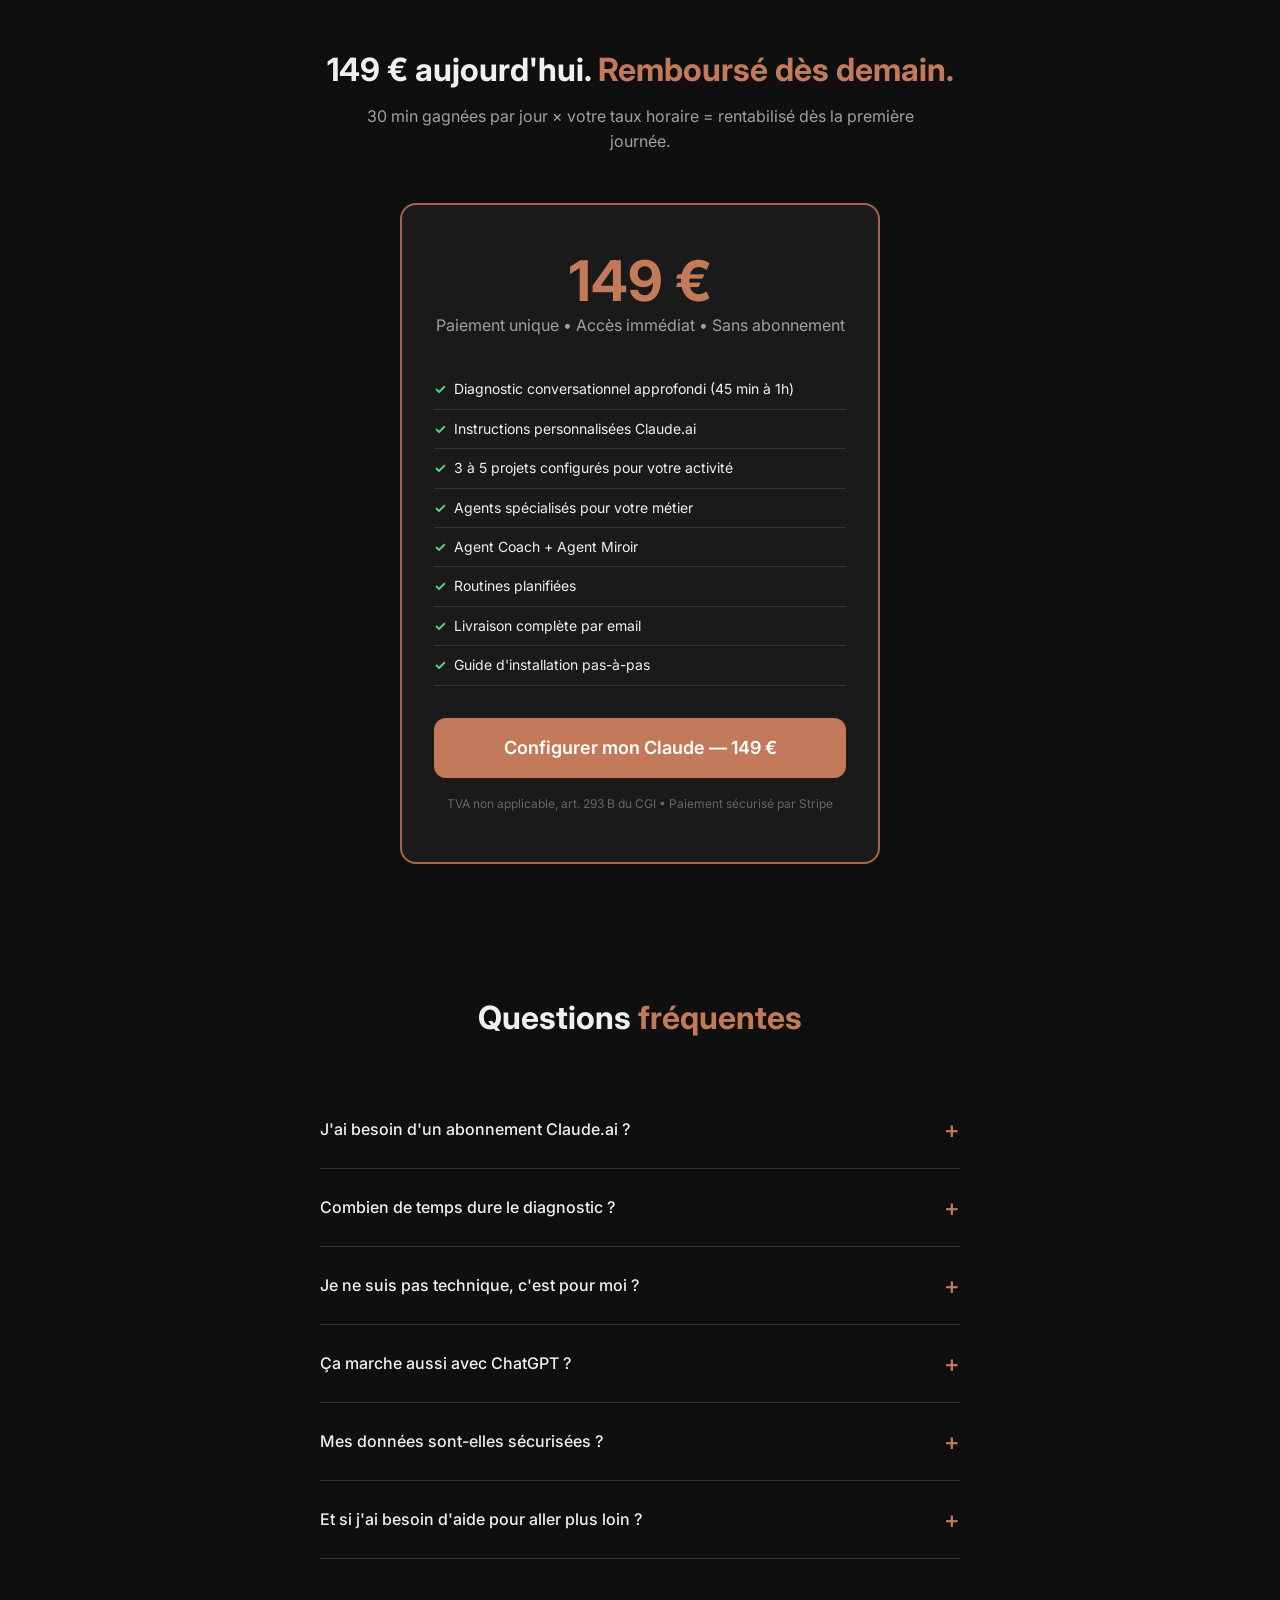
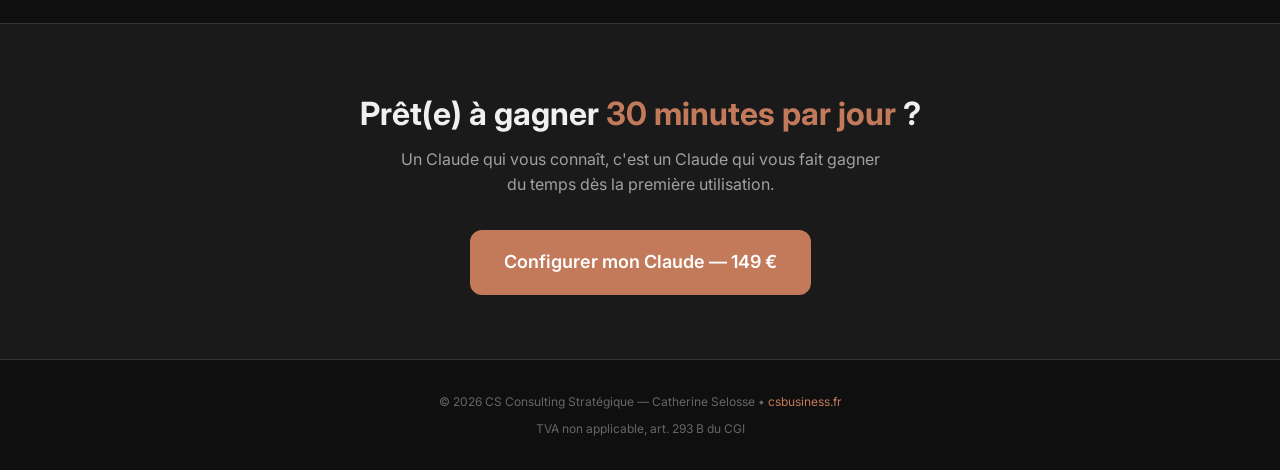
==== commit a95cf792: "Prix mis à jour : 149 € net (suppression offre de lancement 69 €) Co-Authored-By: Claude Opus 4.6 (1" ====
--- a/index.html
+++ b/index.html
@@ -32,14 +32,14 @@
   <!-- Hero -->
   <section class="hero">
     <div class="container">
-      <div class="hero-badge">Offre de lancement — 69 &euro; au lieu de 79 &euro;</div>
+      <div class="hero-badge">Configurez votre Claude.ai — 149 &euro;</div>
       <h1>Votre Claude, <span>taill&eacute; sur mesure</span><br>pour votre activit&eacute;</h1>
       <p class="hero-subtitle">
         Arr&ecirc;tez de perdre 30 minutes par jour &agrave; reformuler vos demandes.
         Un diagnostic approfondi cr&eacute;e votre configuration Claude.ai sur mesure &mdash; rembours&eacute; d&egrave;s la premi&egrave;re journ&eacute;e d'utilisation.
       </p>
       <div class="hero-cta-group">
-        <a href="#pricing" class="btn-primary">Configurer mon Claude — 69 &euro;</a>
+        <a href="#pricing" class="btn-primary">Configurer mon Claude — 149 &euro;</a>
         <a href="#how" class="btn-secondary">Comment &ccedil;a marche ?</a>
       </div>
       <p class="hero-reassurance">Livr&eacute; par email &bull; Copier-coller dans Claude.ai &bull; Rentabilis&eacute; d&egrave;s le 1er jour</p>
@@ -232,12 +232,11 @@
   <section id="pricing">
     <div class="container">
       <div class="section-title">
-        <h2>69 &euro; aujourd'hui. <span>Rembours&eacute; d&egrave;s demain.</span></h2>
+        <h2>149 &euro; aujourd'hui. <span>Rembours&eacute; d&egrave;s demain.</span></h2>
         <p>30 min gagn&eacute;es par jour &times; votre taux horaire = rentabilis&eacute; d&egrave;s la premi&egrave;re journ&eacute;e.</p>
       </div>
       <div class="pricing-card">
-        <div class="hero-badge" style="margin-bottom: 1.5rem;">Offre de lancement</div>
-        <div class="pricing-amount"><s style="font-size: 1.5rem; color: var(--text-muted);">79 &euro;</s> 69 &euro;</div>
+        <div class="pricing-amount">149 &euro;</div>
         <p class="pricing-desc">Paiement unique &bull; Acc&egrave;s imm&eacute;diat &bull; Sans abonnement</p>
         <ul class="pricing-features">
           <li>Diagnostic conversationnel approfondi (45 min &agrave; 1h)</li>
@@ -249,7 +248,7 @@
           <li>Livraison compl&egrave;te par email</li>
           <li>Guide d'installation pas-&agrave;-pas</li>
         </ul>
-        <a href="#" id="buy-btn" class="pricing-cta">Configurer mon Claude — 69 &euro;</a>
+        <a href="#" id="buy-btn" class="pricing-cta">Configurer mon Claude — 149 &euro;</a>
         <p class="pricing-guarantee">TVA non applicable, art. 293 B du CGI &bull; Paiement s&eacute;curis&eacute; par Stripe</p>
       </div>
     </div>
@@ -307,7 +306,7 @@
     <div class="container">
       <h2>Pr&ecirc;t(e) &agrave; gagner <span>30 minutes par jour</span> ?</h2>
       <p>Un Claude qui vous conna&icirc;t, c'est un Claude qui vous fait gagner du temps d&egrave;s la premi&egrave;re utilisation.</p>
-      <a href="#pricing" class="btn-primary">Configurer mon Claude — 69 &euro;</a>
+      <a href="#pricing" class="btn-primary">Configurer mon Claude — 149 &euro;</a>
     </div>
   </section>
 
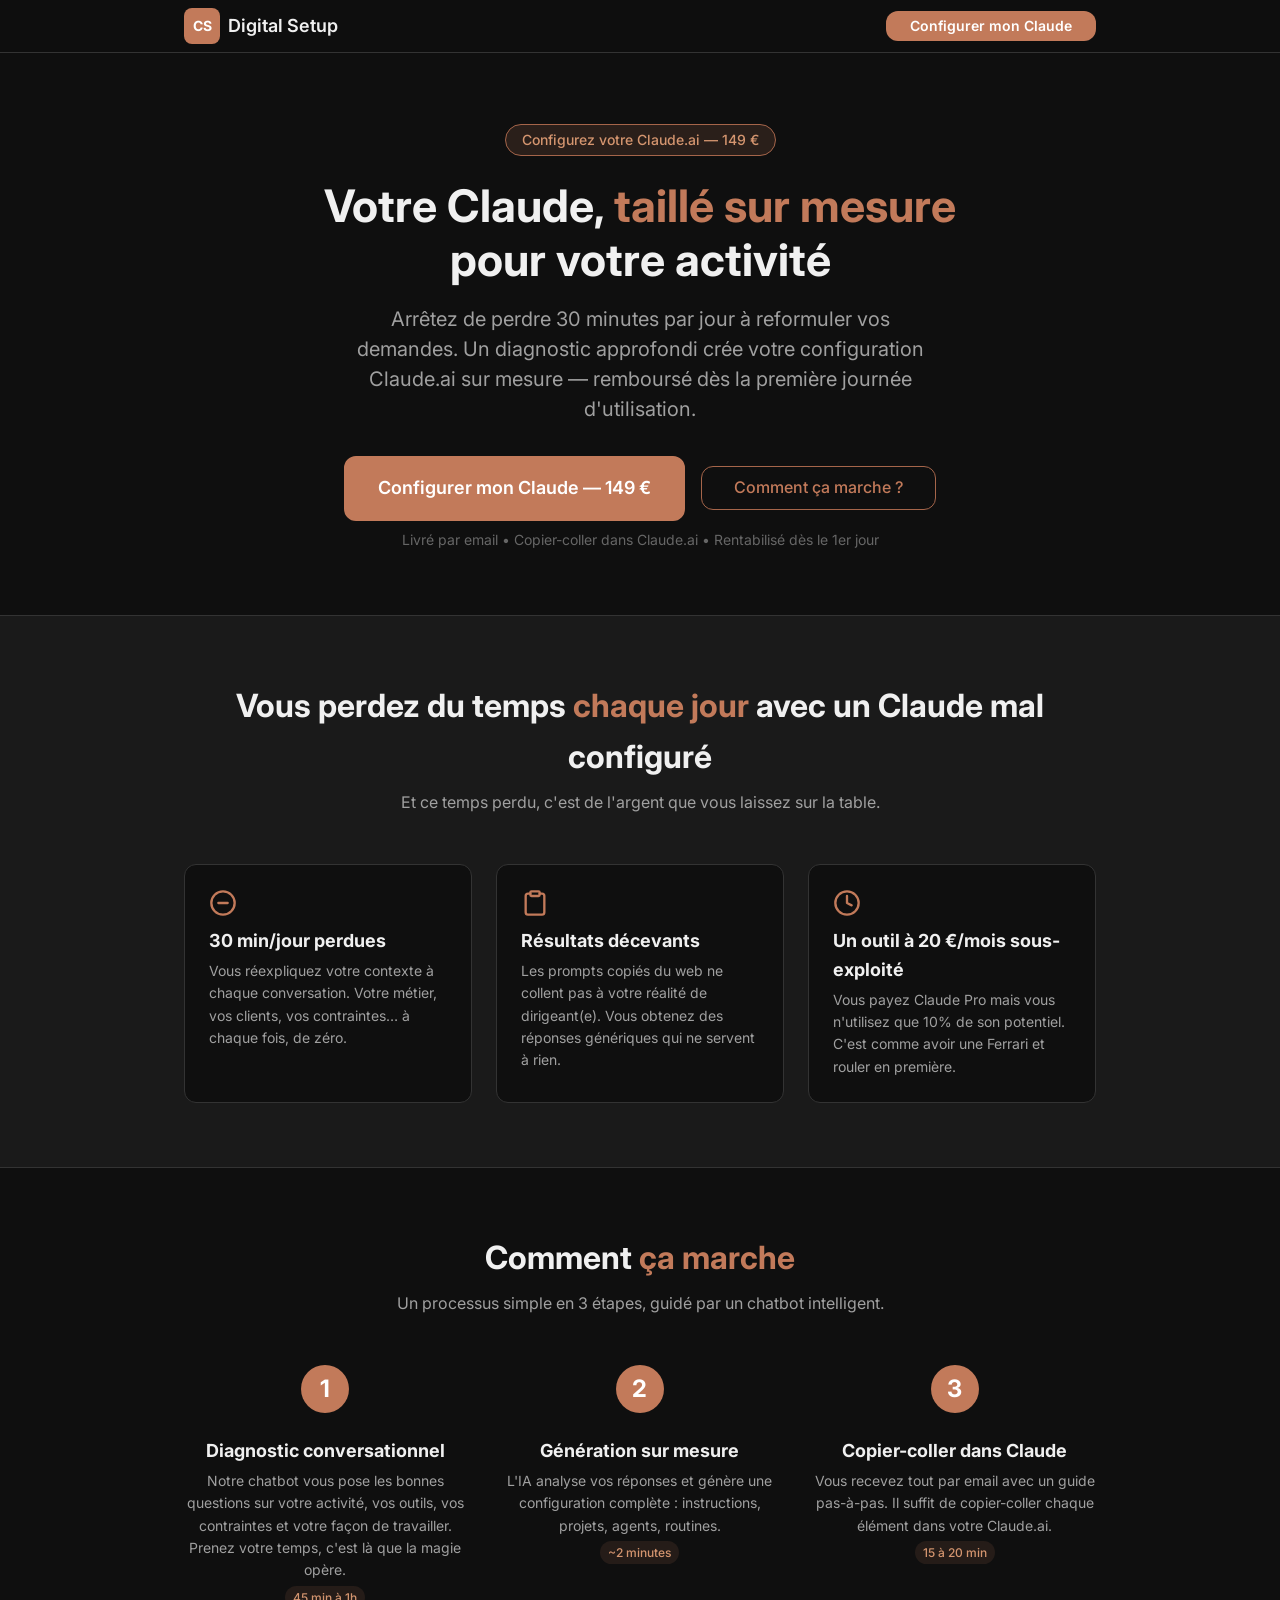
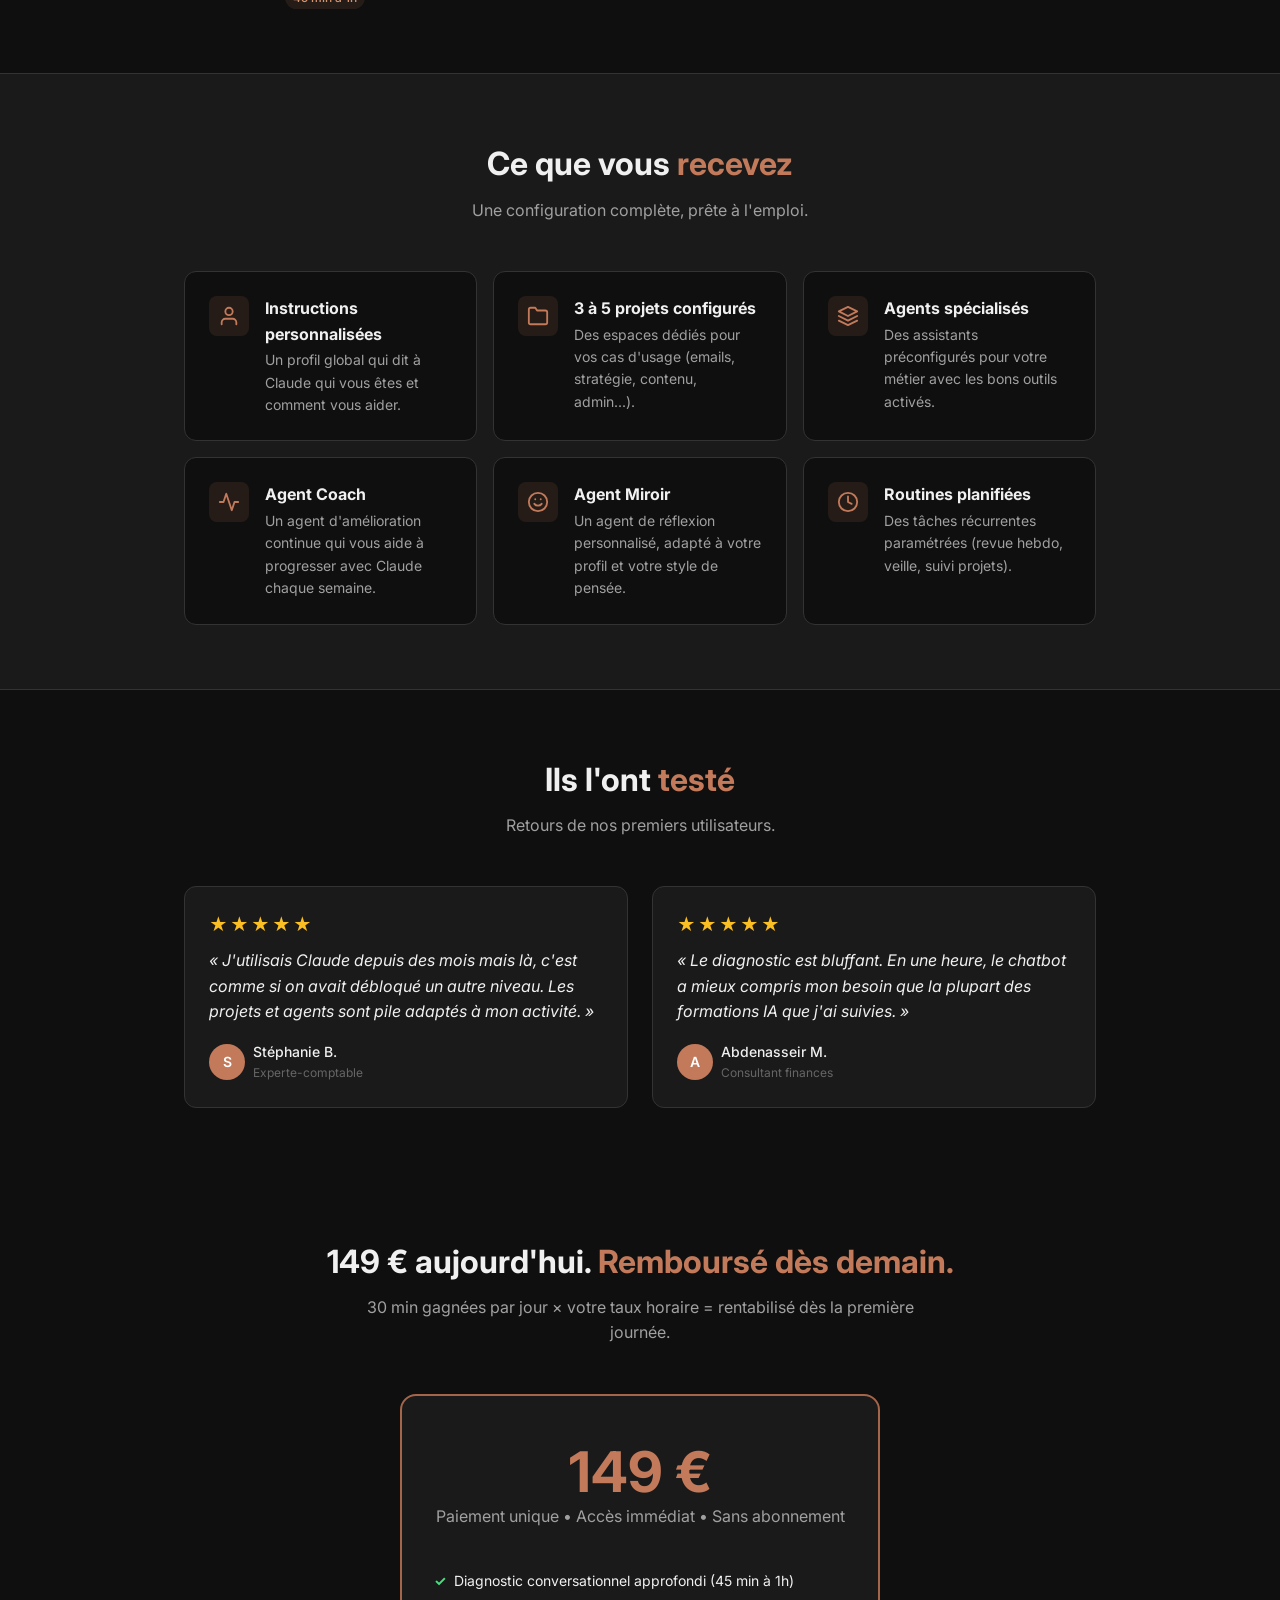
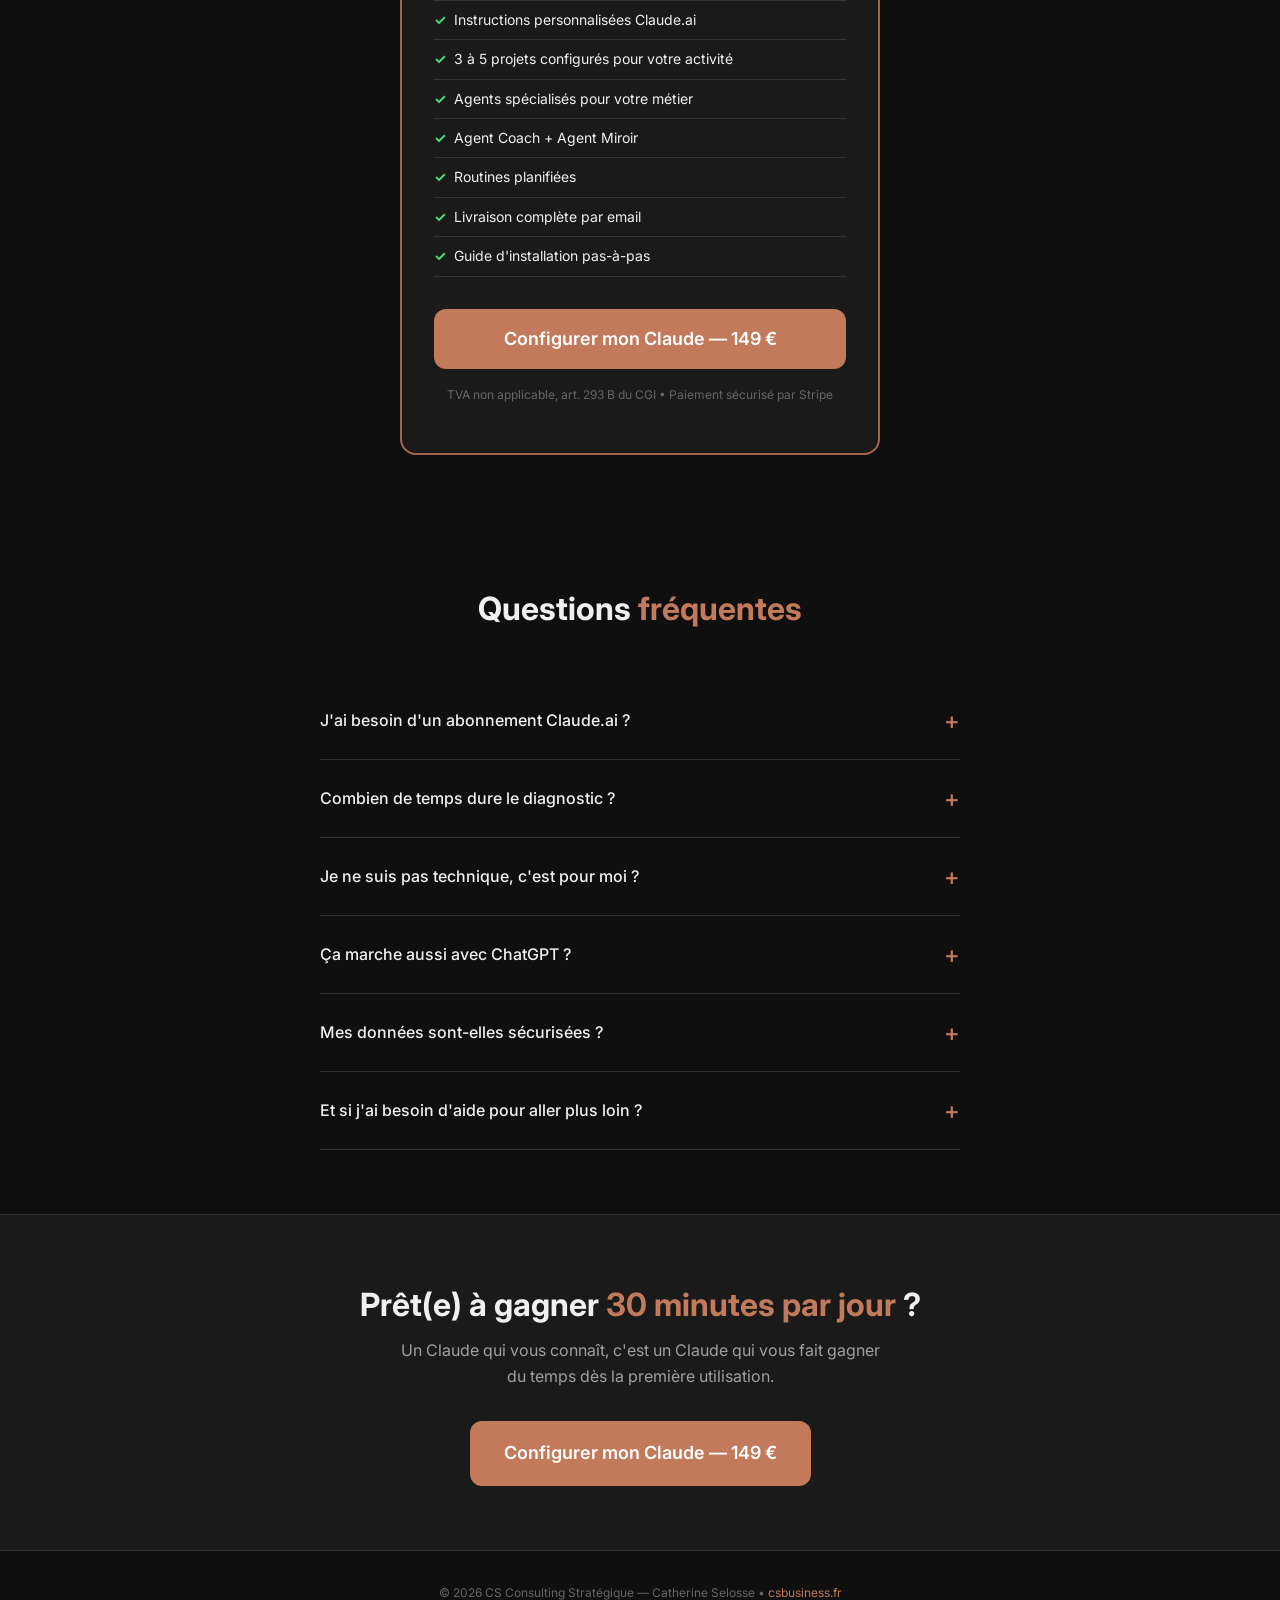
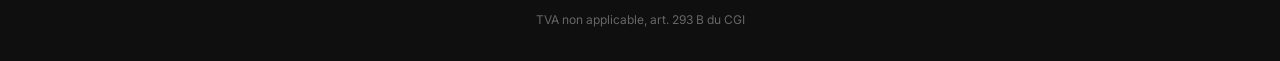
==== commit 23b0473e: "Suppression section vidéo Loom (placeholder) de la landing page Co-Authored-By: Claude Opus 4.6 (1M " ====
--- a/index.html
+++ b/index.html
@@ -43,19 +43,6 @@
         <a href="#how" class="btn-secondary">Comment &ccedil;a marche ?</a>
       </div>
       <p class="hero-reassurance">Livr&eacute; par email &bull; Copier-coller dans Claude.ai &bull; Rentabilis&eacute; d&egrave;s le 1er jour</p>
-    </div>
-  </section>
-
-  <!-- Vid&eacute;o d&eacute;mo -->
-  <section class="demo-video" id="demo">
-    <div class="container">
-      <div class="video-wrapper">
-        <!-- Remplacer le src par l'URL Loom ou YouTube de la d&eacute;mo -->
-        <div class="video-placeholder" id="video-placeholder">
-          <svg width="48" height="48" viewBox="0 0 24 24" fill="var(--terracotta)" stroke="none"><polygon points="5 3 19 12 5 21 5 3"/></svg>
-          <p>Voir la d&eacute;mo en 2 minutes</p>
-        </div>
-      </div>
     </div>
   </section>
 
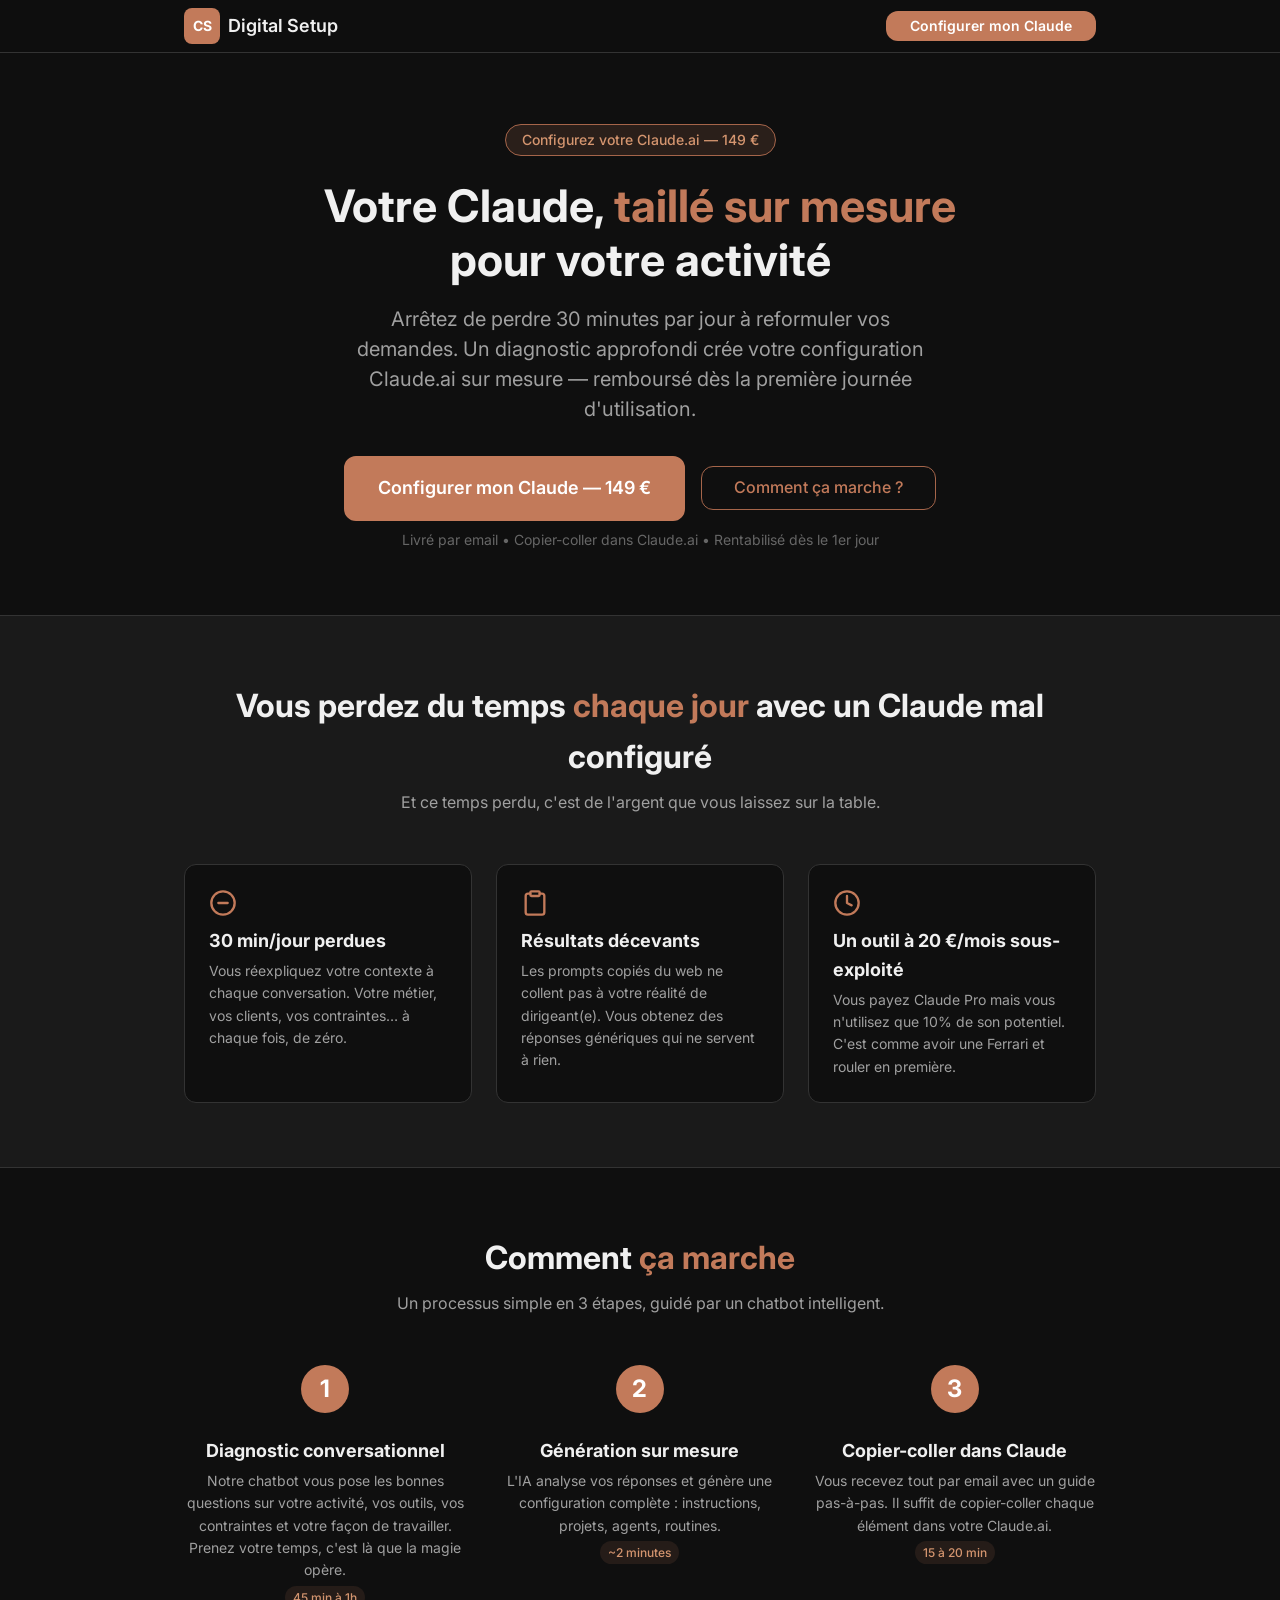
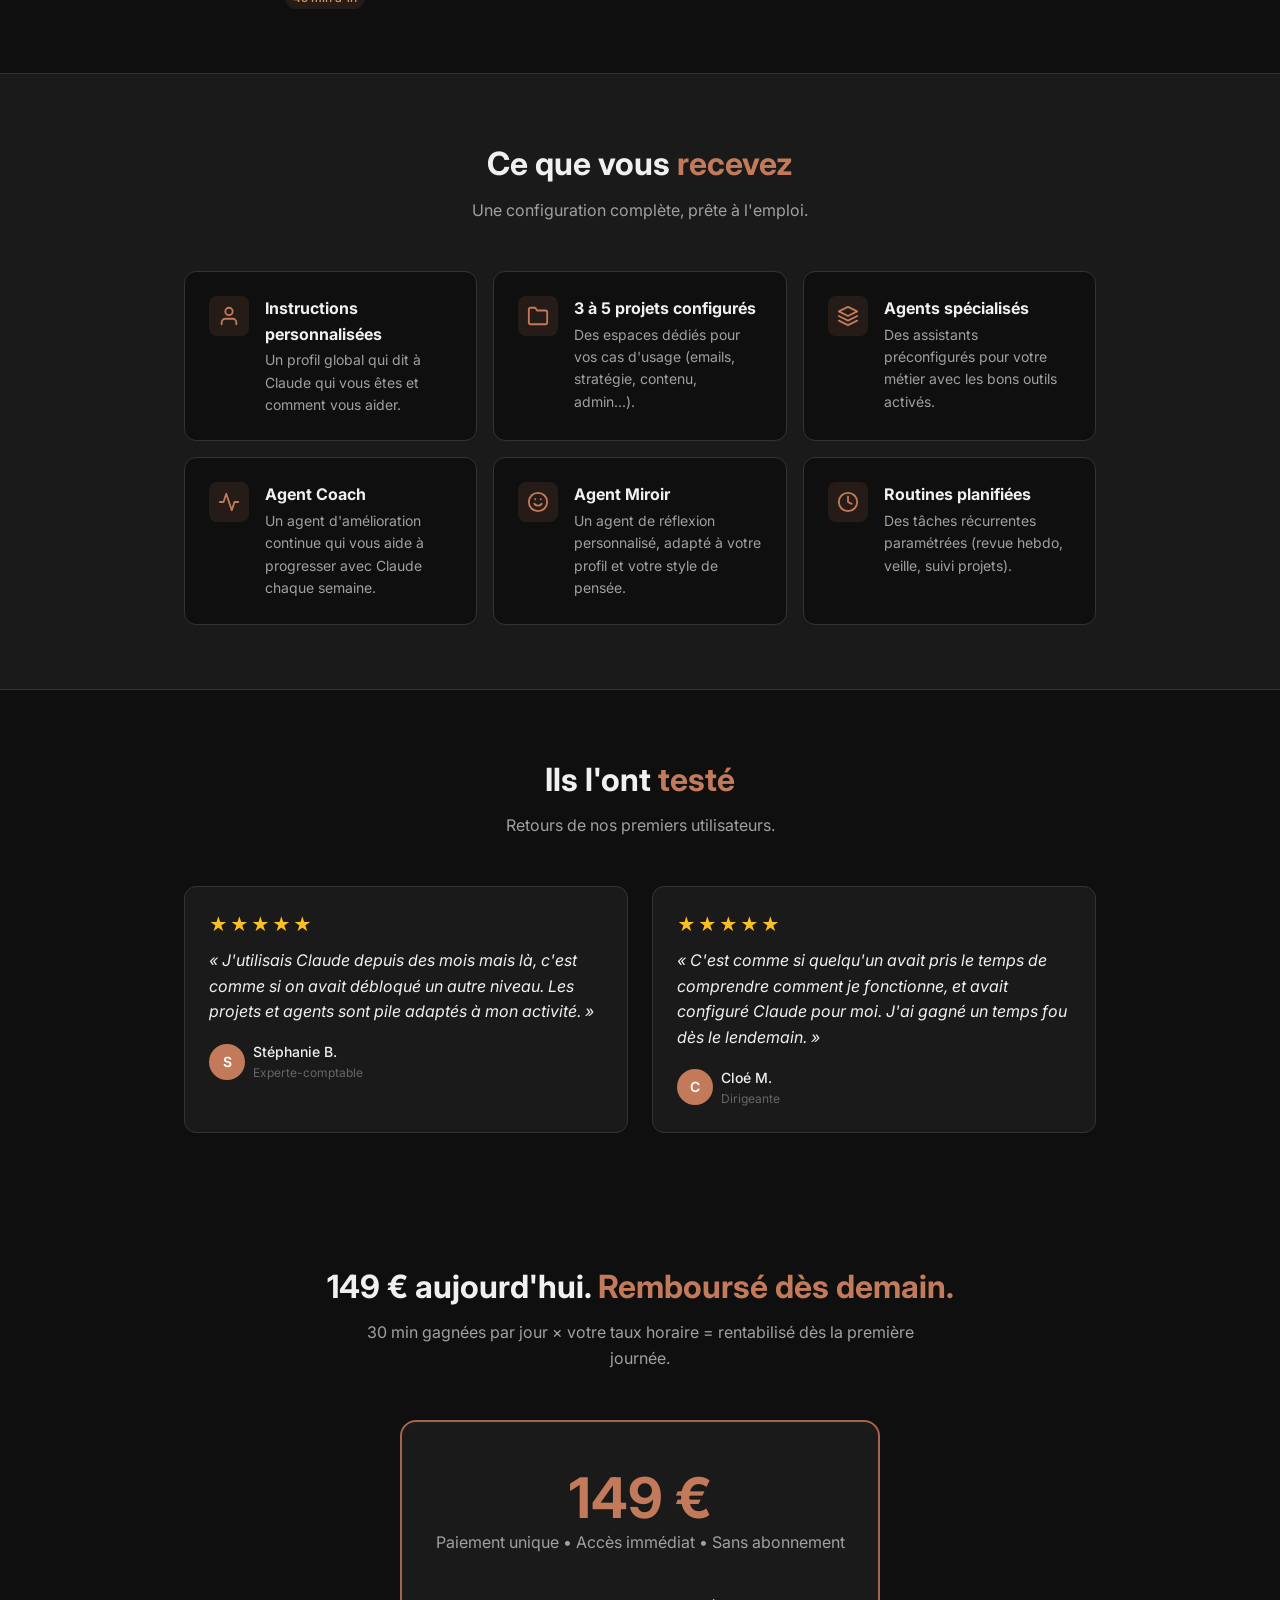
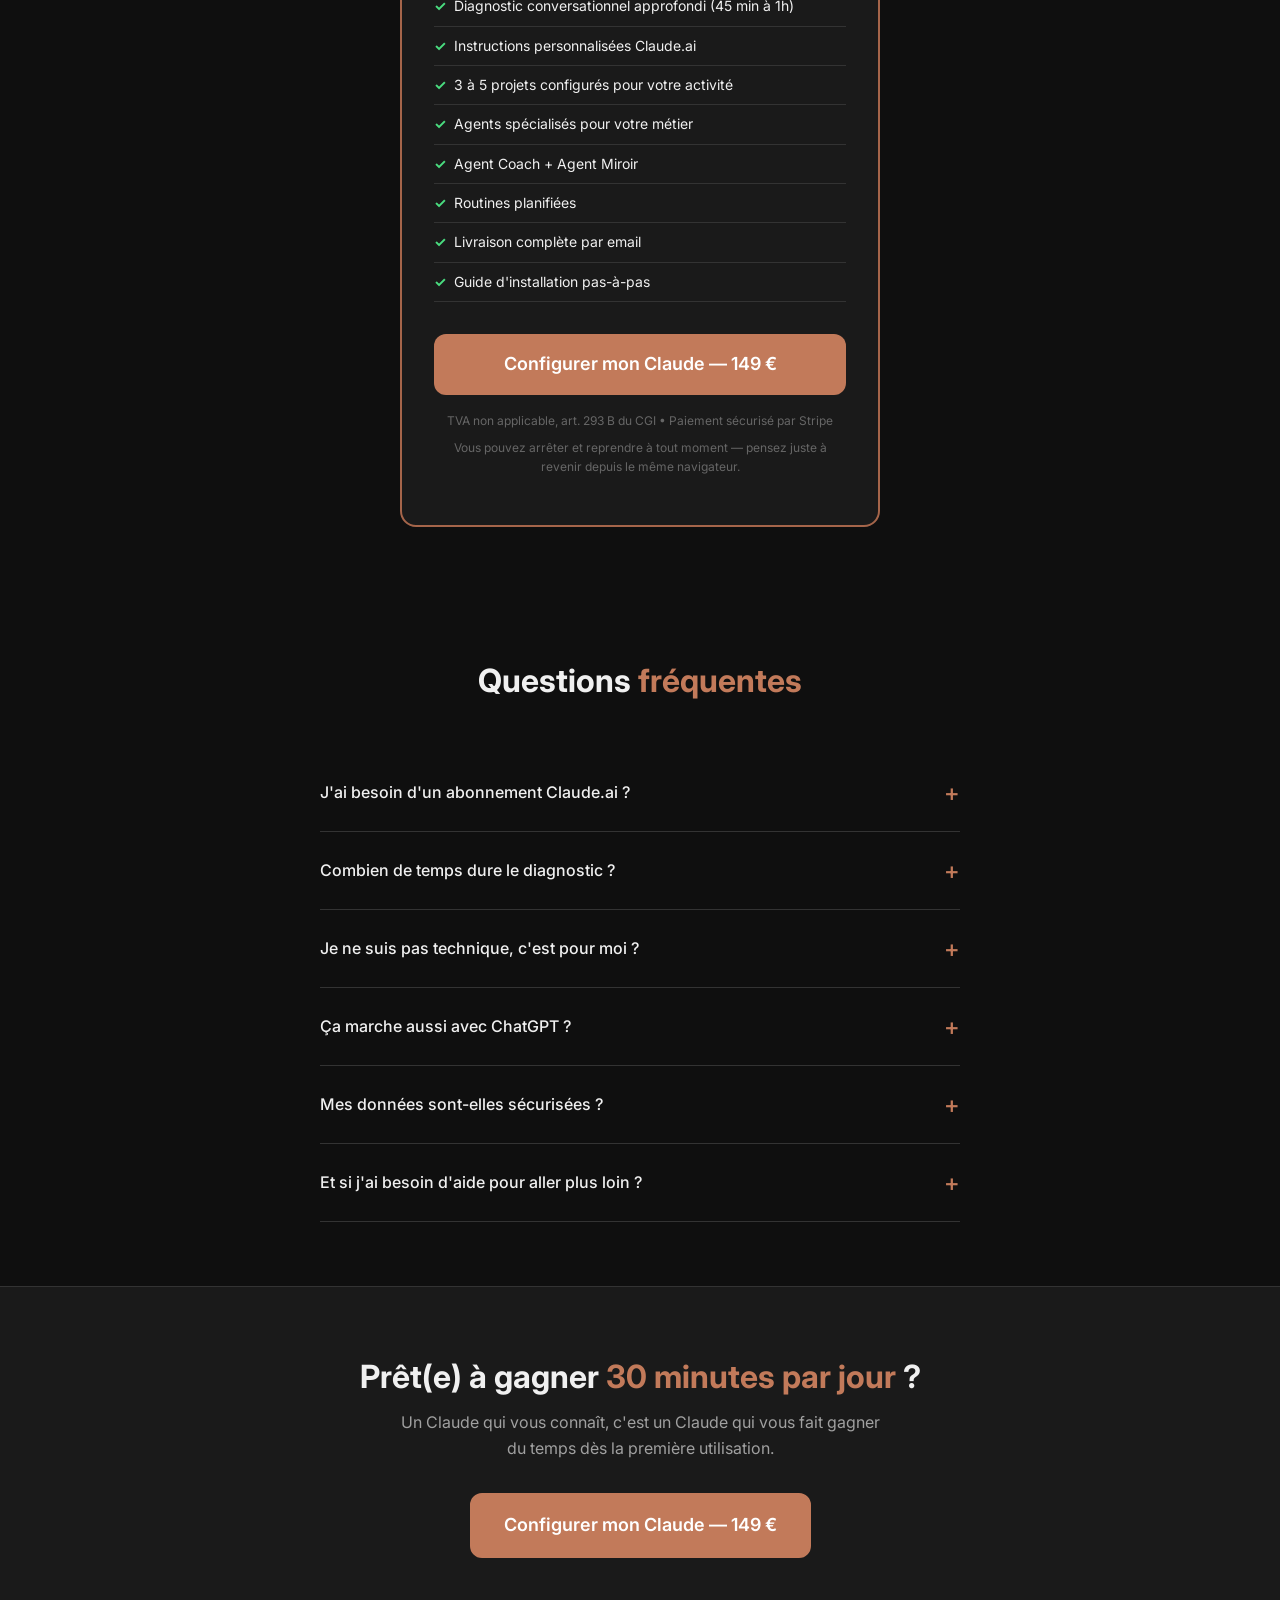
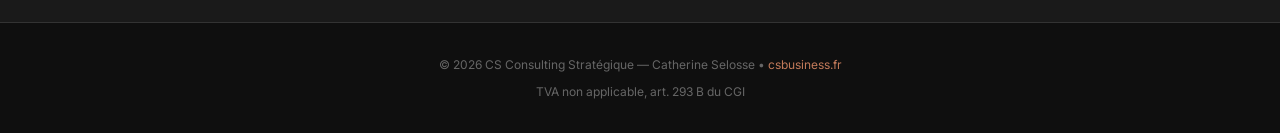
==== commit 860d4cc7: "Témoignages : Cloé remplace Abdenasseir + note reprise même navigateur Co-Authored-By: Claude Opus 4" ====
--- a/index.html
+++ b/index.html
@@ -202,12 +202,12 @@
         </div>
         <div class="testimonial-card">
           <div class="testimonial-stars">&starf;&starf;&starf;&starf;&starf;</div>
-          <blockquote>&laquo; Le diagnostic est bluffant. En une heure, le chatbot a mieux compris mon besoin que la plupart des formations IA que j'ai suivies. &raquo;</blockquote>
+          <blockquote>&laquo; C'est comme si quelqu'un avait pris le temps de comprendre comment je fonctionne, et avait configur&eacute; Claude pour moi. J'ai gagn&eacute; un temps fou d&egrave;s le lendemain. &raquo;</blockquote>
           <div class="testimonial-author">
-            <div class="testimonial-avatar">A</div>
+            <div class="testimonial-avatar">C</div>
             <div>
-              <div class="testimonial-name">Abdenasseir M.</div>
-              <div class="testimonial-role">Consultant finances</div>
+              <div class="testimonial-name">Clo&eacute; M.</div>
+              <div class="testimonial-role">Dirigeante</div>
             </div>
           </div>
         </div>
@@ -237,6 +237,7 @@
         </ul>
         <a href="#" id="buy-btn" class="pricing-cta">Configurer mon Claude — 149 &euro;</a>
         <p class="pricing-guarantee">TVA non applicable, art. 293 B du CGI &bull; Paiement s&eacute;curis&eacute; par Stripe</p>
+        <p class="pricing-guarantee" style="margin-top: 0.5rem;">Vous pouvez arr&ecirc;ter et reprendre &agrave; tout moment &mdash; pensez juste &agrave; revenir depuis le m&ecirc;me navigateur.</p>
       </div>
     </div>
   </section>
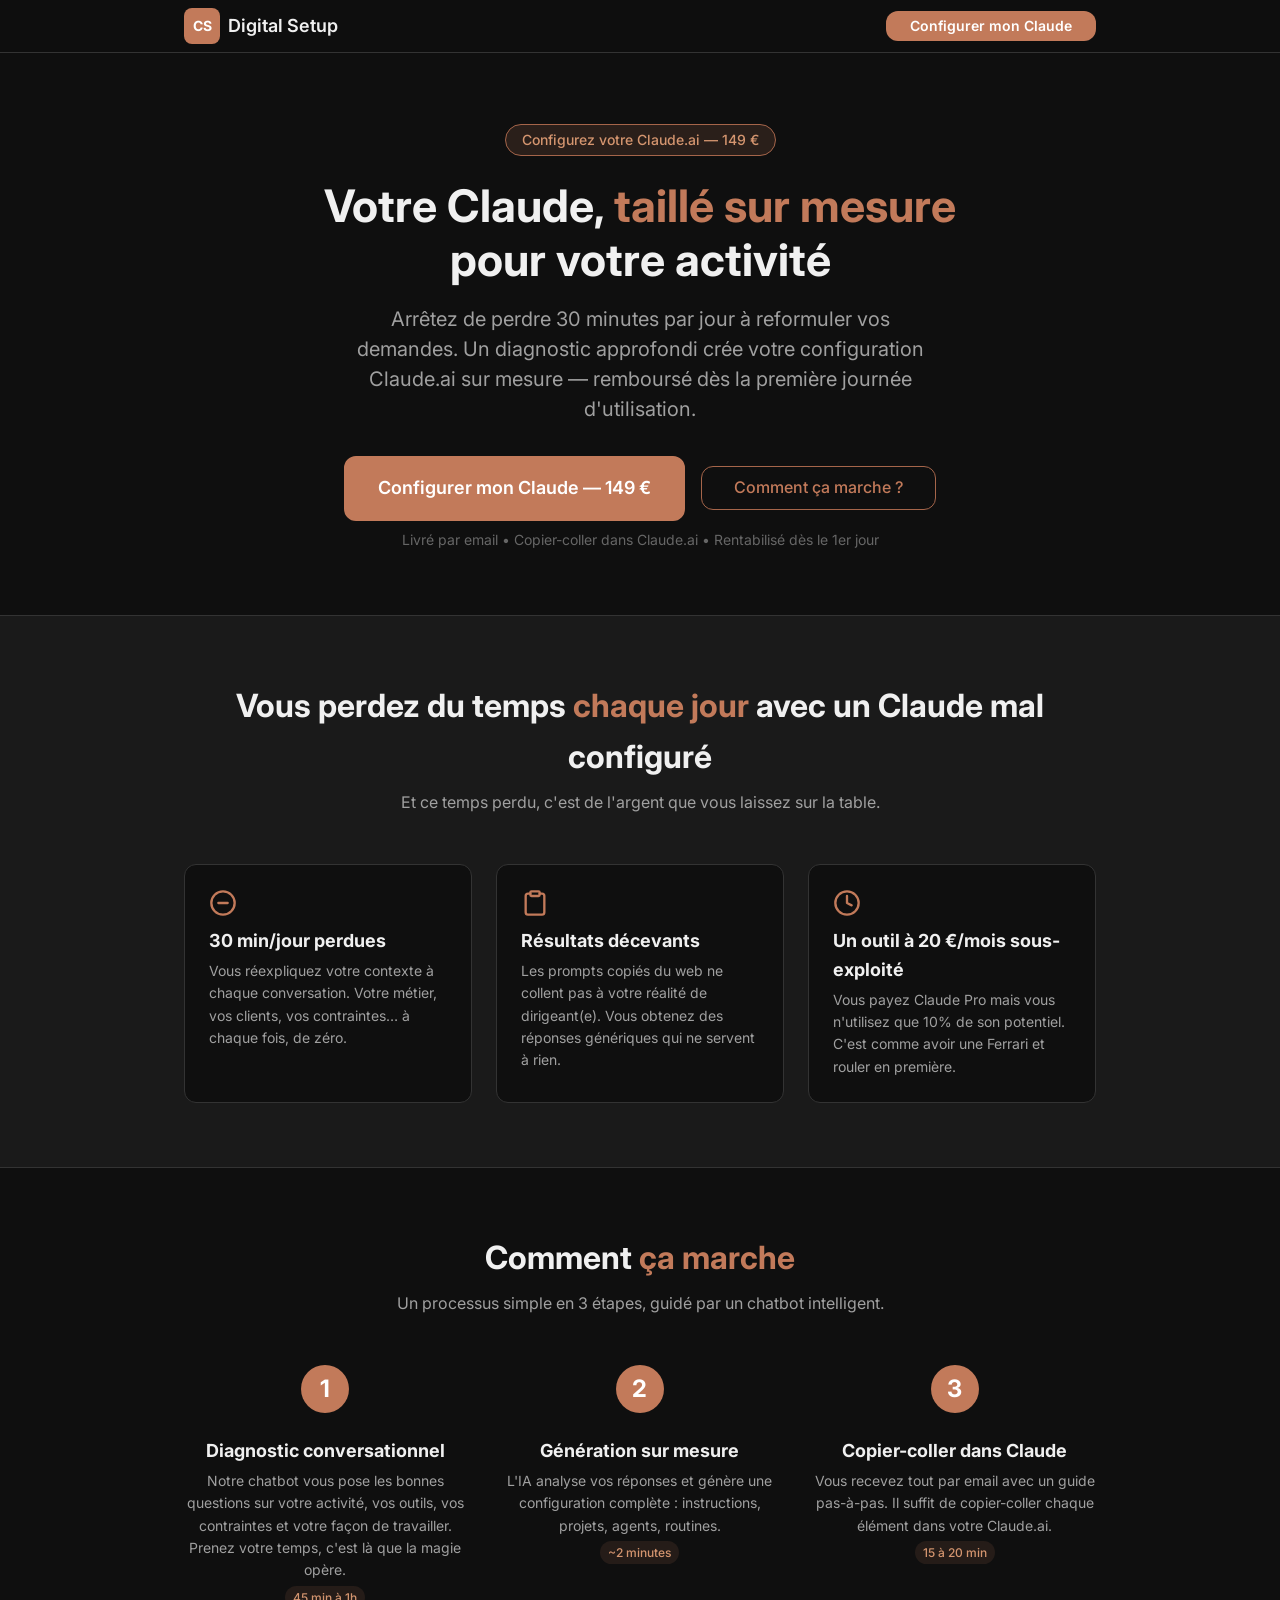
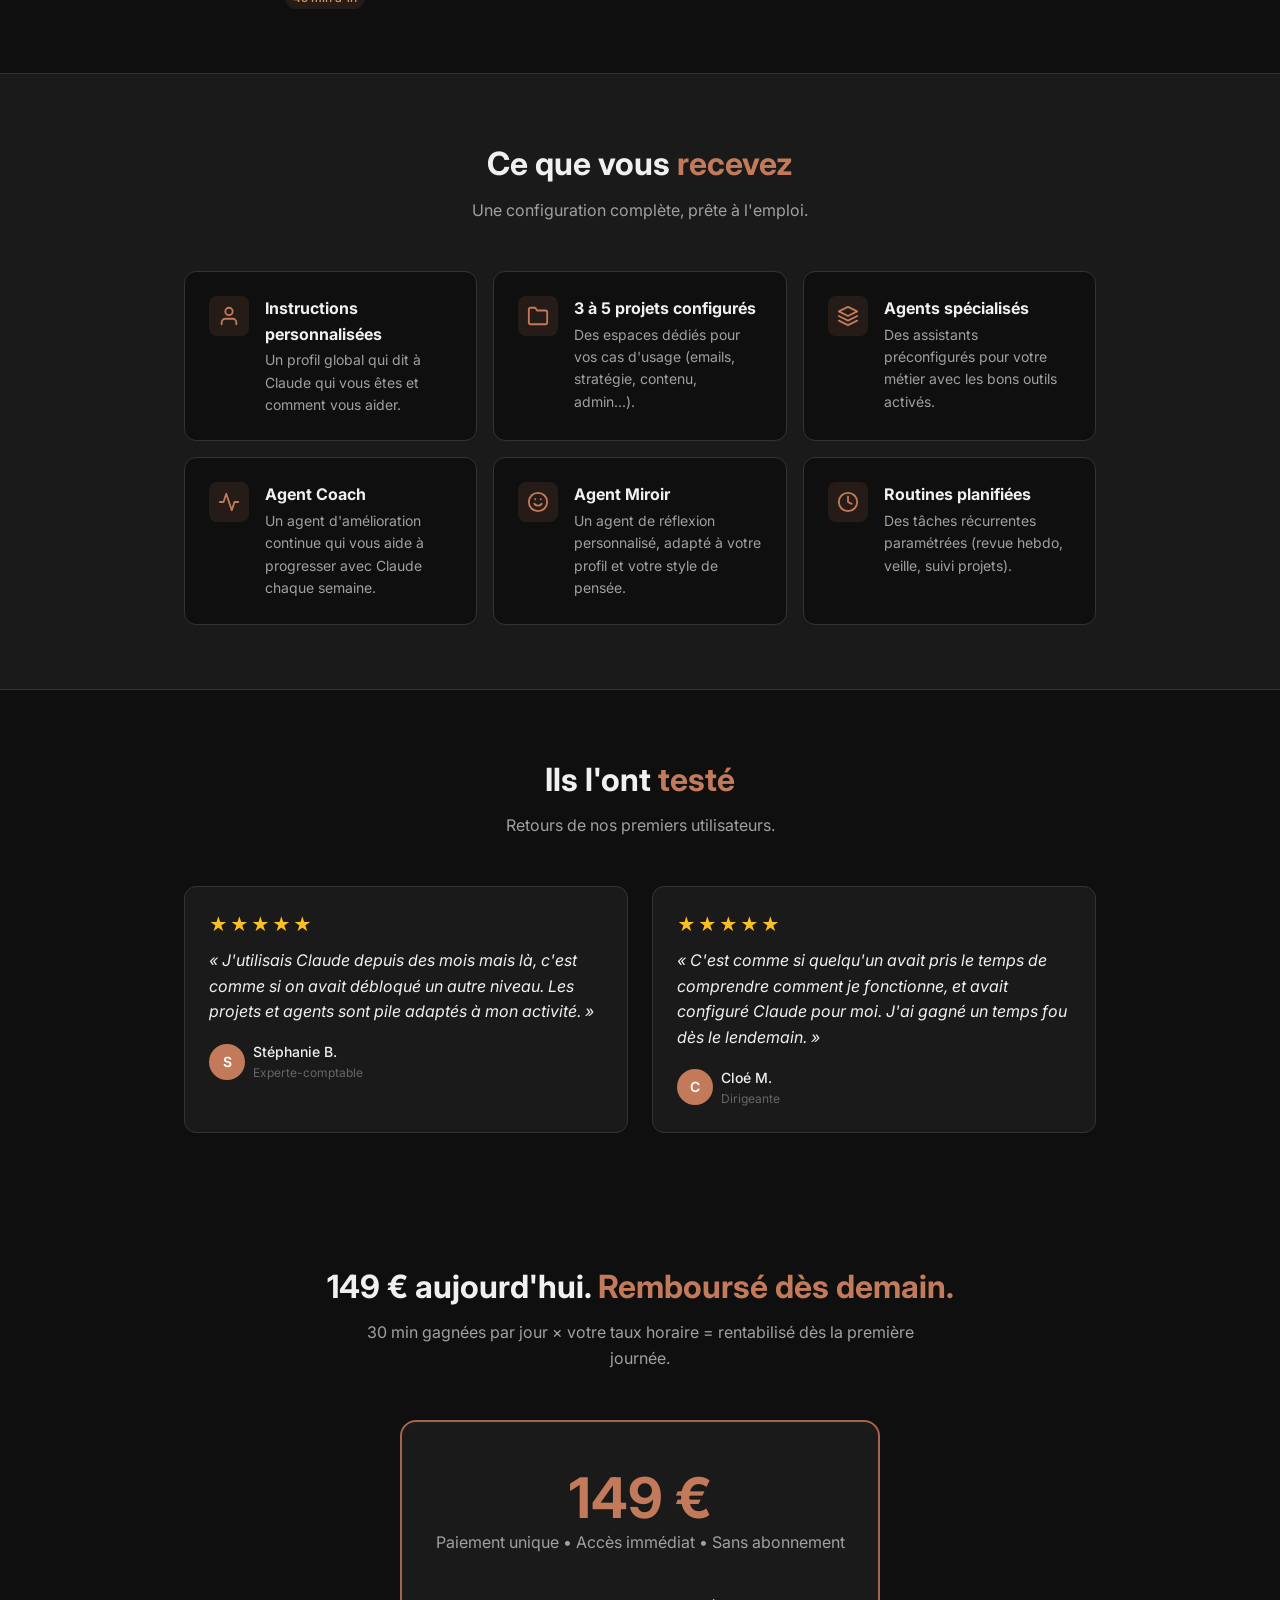
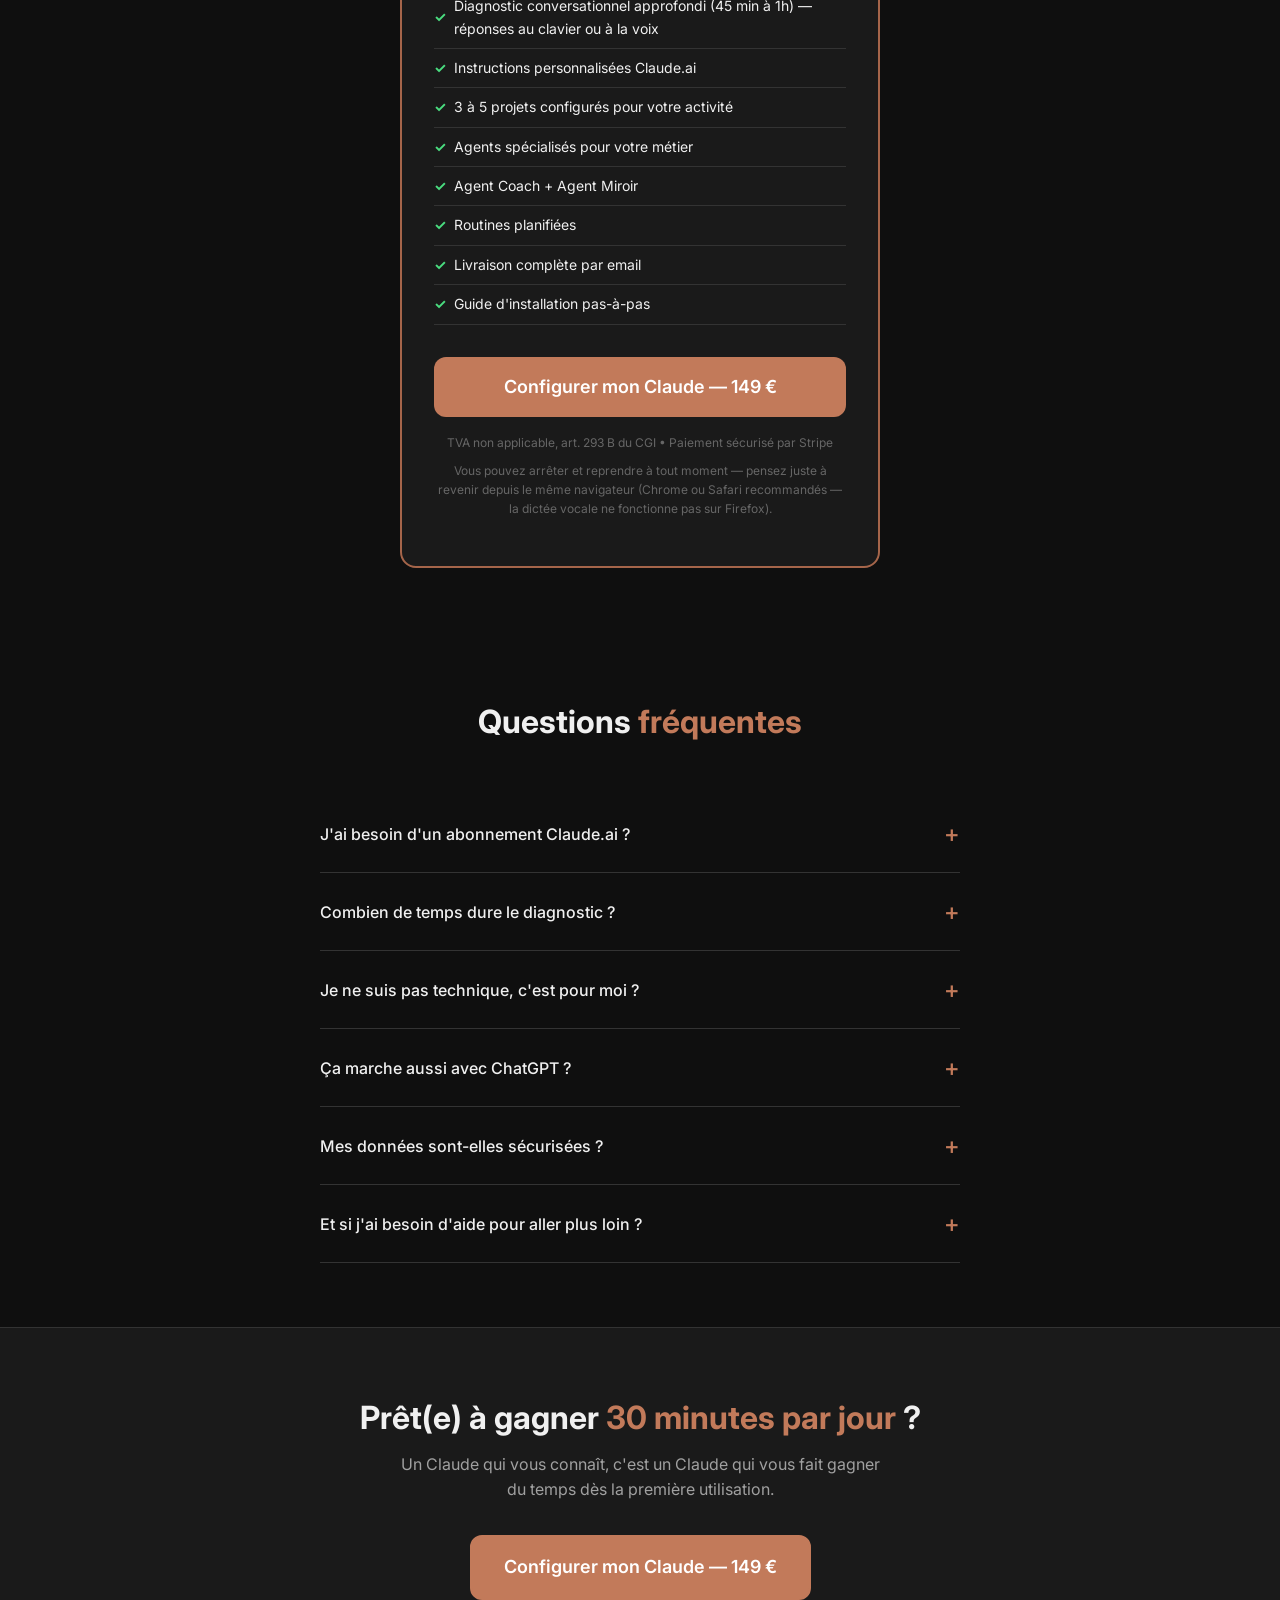
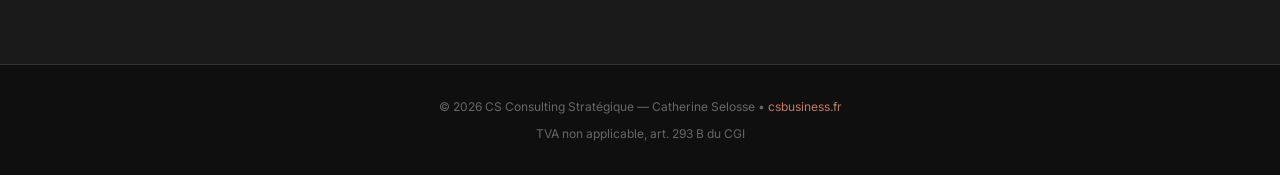
==== commit 62417621: "Ajout mention dictée vocale + Chrome/Safari recommandés (pas Firefox) Co-Authored-By: Claude Opus 4." ====
--- a/index.html
+++ b/index.html
@@ -226,7 +226,7 @@
         <div class="pricing-amount">149 &euro;</div>
         <p class="pricing-desc">Paiement unique &bull; Acc&egrave;s imm&eacute;diat &bull; Sans abonnement</p>
         <ul class="pricing-features">
-          <li>Diagnostic conversationnel approfondi (45 min &agrave; 1h)</li>
+          <li>Diagnostic conversationnel approfondi (45 min &agrave; 1h) &mdash; r&eacute;ponses au clavier ou &agrave; la voix</li>
           <li>Instructions personnalis&eacute;es Claude.ai</li>
           <li>3 &agrave; 5 projets configur&eacute;s pour votre activit&eacute;</li>
           <li>Agents sp&eacute;cialis&eacute;s pour votre m&eacute;tier</li>
@@ -237,7 +237,7 @@
         </ul>
         <a href="#" id="buy-btn" class="pricing-cta">Configurer mon Claude — 149 &euro;</a>
         <p class="pricing-guarantee">TVA non applicable, art. 293 B du CGI &bull; Paiement s&eacute;curis&eacute; par Stripe</p>
-        <p class="pricing-guarantee" style="margin-top: 0.5rem;">Vous pouvez arr&ecirc;ter et reprendre &agrave; tout moment &mdash; pensez juste &agrave; revenir depuis le m&ecirc;me navigateur.</p>
+        <p class="pricing-guarantee" style="margin-top: 0.5rem;">Vous pouvez arr&ecirc;ter et reprendre &agrave; tout moment &mdash; pensez juste &agrave; revenir depuis le m&ecirc;me navigateur (Chrome ou Safari recommand&eacute;s &mdash; la dict&eacute;e vocale ne fonctionne pas sur Firefox).</p>
       </div>
     </div>
   </section>
